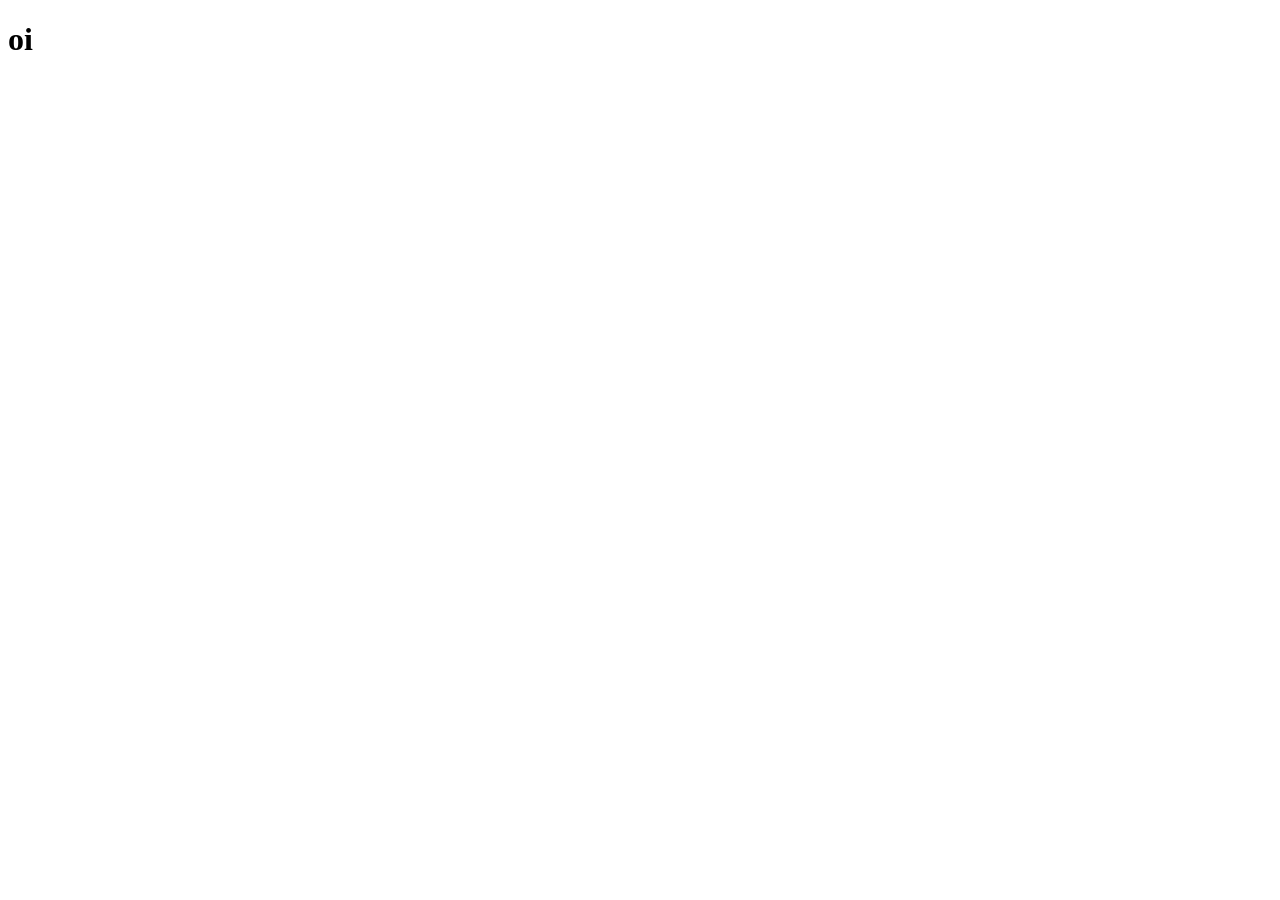
==== templates/index.html @ 561b09e6 "add" ====
<!DOCTYPE html>
<html lang="en">
<head>
    <meta charset="UTF-8">
    <meta name="viewport" content="width=device-width, initial-scale=1.0">
    <title>Document</title>
</head>
<body>
    <h1>oi</h1>
</body>
</html>
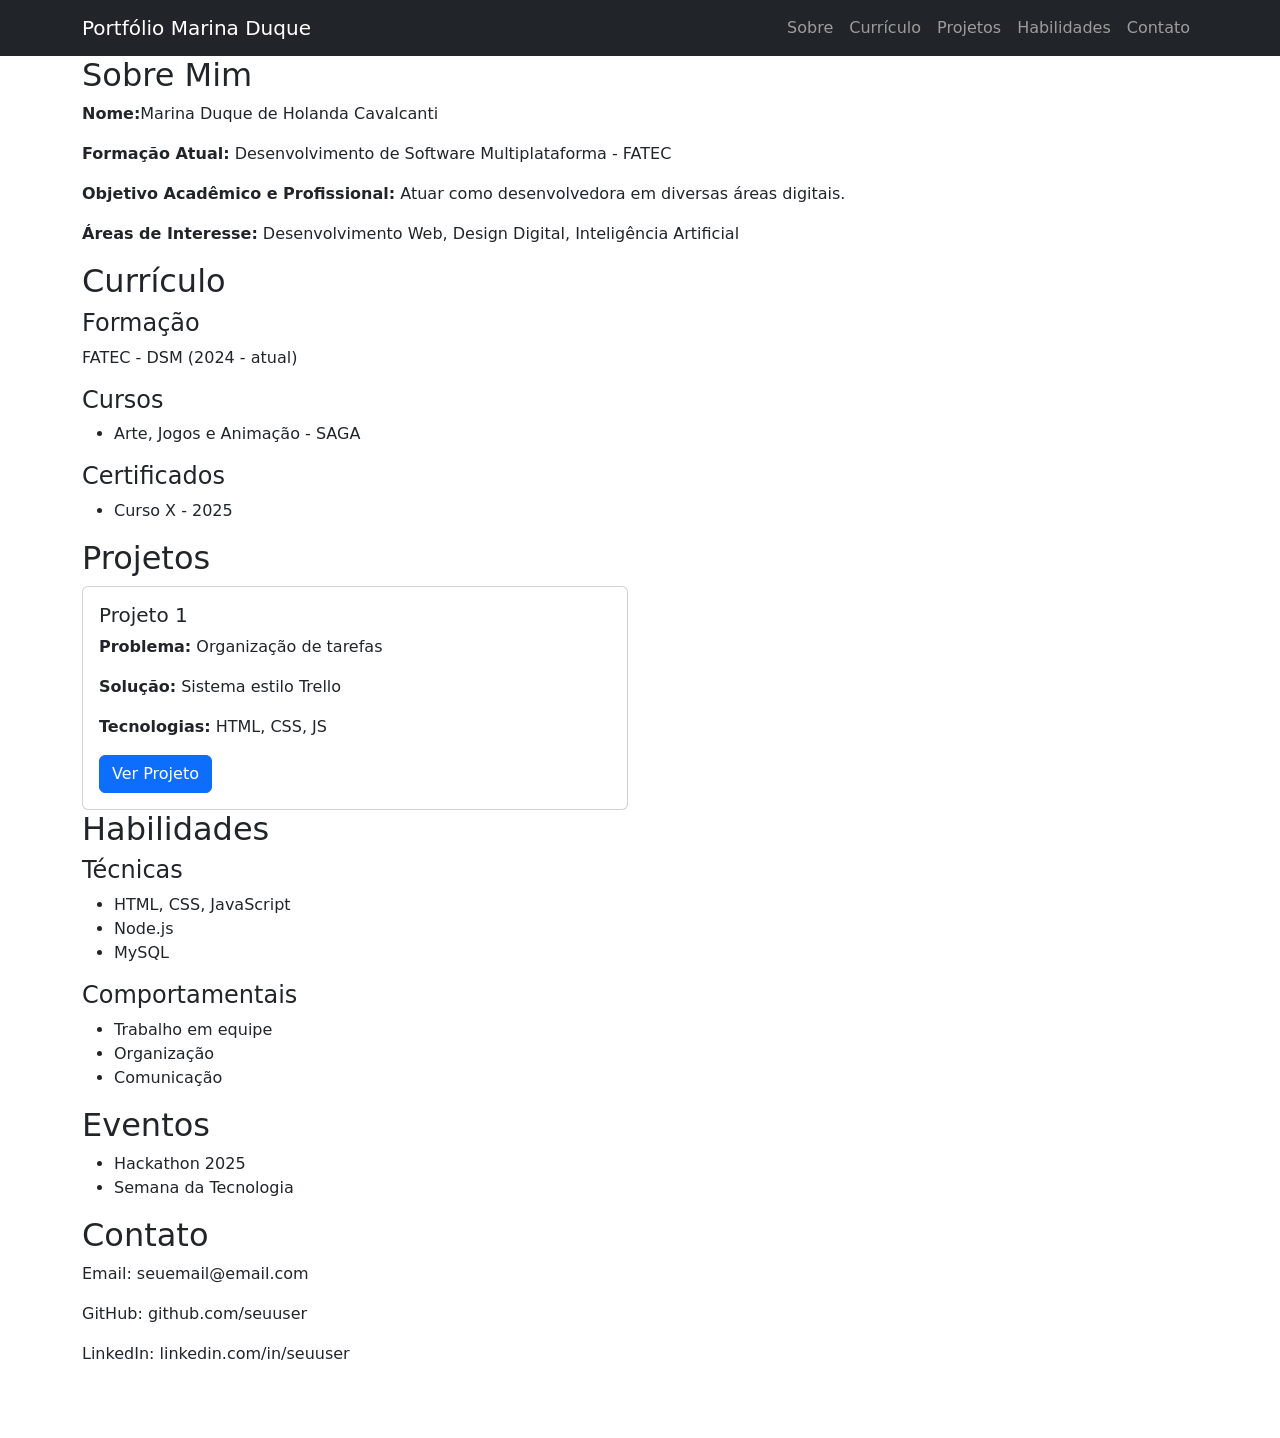
==== commit 30dd6338: "add" ====
--- a/templates/index.html
+++ b/templates/index.html
@@ -1,11 +1,132 @@
 <!DOCTYPE html>
-<html lang="en">
+<html lang="pt-br">
+
 <head>
     <meta charset="UTF-8">
     <meta name="viewport" content="width=device-width, initial-scale=1.0">
-    <title>Document</title>
+    <title>Portfólio Acadêmico</title>
+
+    <!-- Bootstrap -->
+    <link href="https://cdn.jsdelivr.net/npm/bootstrap@5.3.0/dist/css/bootstrap.min.css" rel="stylesheet">
+
+    <!-- CSS -->
+    <link rel="stylesheet" href="style.css">
 </head>
+
 <body>
-    <h1>oi</h1>
+    <!-- NAVBAR -->
+    <header>
+        <nav class="navbar navbar-expand-lg navbar-dark bg-dark">
+            <div class="container">
+                <a class="navbar-brand" href="#">Portfólio Marina Duque</a>
+
+                <button class="navbar-toggler" data-bs-toggle="collapse" data-bs-target="#menu">
+                    <span class="navbar-toggler-icon"></span>
+                </button>
+
+                <div class="collapse navbar-collapse" id="menu">
+                    <ul class="navbar-nav ms-auto">
+                        <li class="nav-item"><a href="#sobre" class="nav-link">Sobre</a></li>
+                        <li class="nav-item"><a href="#curriculo" class="nav-link">Currículo</a></li>
+                        <li class="nav-item"><a href="#projetos" class="nav-link">Projetos</a></li>
+                        <li class="nav-item"><a href="#habilidades" class="nav-link">Habilidades</a></li>
+                        <li class="nav-item"><a href="#contato" class="nav-link">Contato</a></li>
+                    </ul>
+                </div>
+            </div>
+        </nav>
+    </header>
+
+
+    <!-- SOBRE -->
+    <section id="sobre" class="container section">
+        <h2>Sobre Mim</h2>
+        <p><strong>Nome:</strong>Marina Duque de Holanda Cavalcanti</p>
+        <p><strong>Formação Atual:</strong> Desenvolvimento de Software Multiplataforma - FATEC</p>
+        <p><strong>Objetivo Acadêmico e Profissional:</strong> Atuar como desenvolvedora em diversas áreas digitais.</p>
+        <p><strong>Áreas de Interesse:</strong> Desenvolvimento Web, Design Digital, Inteligência Artificial</p>
+    </section>
+
+    <!-- CURRÍCULO -->
+    <section id="curriculo" class="container section">
+        <h2>Currículo</h2>
+
+        <h4>Formação</h4>
+        <p>FATEC - DSM (2024 - atual)</p>
+
+        <h4>Cursos</h4>
+        <ul>
+            <li>Arte, Jogos e Animação - SAGA</li>
+        </ul>
+
+        <h4>Certificados</h4>
+        <ul>
+            <li>Curso X - 2025</li>
+        </ul>
+    </section>
+
+    <!-- PROJETOS -->
+    <section id="projetos" class="container section">
+        <h2>Projetos</h2>
+
+        <div class="row g-4">
+
+            <div class="col-12 col-md-6">
+                <div class="card h-100">
+                    <div class="card-body">
+                        <h5>Projeto 1</h5>
+                        <p><strong>Problema:</strong> Organização de tarefas</p>
+                        <p><strong>Solução:</strong> Sistema estilo Trello</p>
+                        <p><strong>Tecnologias:</strong> HTML, CSS, JS</p>
+                        <a href="#" class="btn btn-primary">Ver Projeto</a>
+                    </div>
+                </div>
+            </div>
+
+        </div>
+    </section>
+
+    <!-- HABILIDADES -->
+    <section id="habilidades" class="container section">
+        <h2>Habilidades</h2>
+
+        <h4>Técnicas</h4>
+        <ul>
+            <li>HTML, CSS, JavaScript</li>
+            <li>Node.js</li>
+            <li>MySQL</li>
+        </ul>
+
+        <h4>Comportamentais</h4>
+        <ul>
+            <li>Trabalho em equipe</li>
+            <li>Organização</li>
+            <li>Comunicação</li>
+        </ul>
+    </section>
+
+    <!-- EVENTOS -->
+    <section class="container section">
+        <h2>Eventos</h2>
+        <ul>
+            <li>Hackathon 2025</li>
+            <li>Semana da Tecnologia</li>
+        </ul>
+    </section>
+
+    <!-- CONTATO -->
+    <section id="contato" class="container section">
+        <h2>Contato</h2>
+        <p>Email: seuemail@email.com</p>
+        <p>GitHub: github.com/seuuser</p>
+        <p>LinkedIn: linkedin.com/in/seuuser</p>
+    </section>
+
+    <footer class="text-white text-center p-3">
+        © 2026 - Seu Nome
+    </footer>
+
+    <script src="https://cdn.jsdelivr.net/npm/bootstrap@5.3.0/dist/js/bootstrap.bundle.min.js"></script>
 </body>
+
 </html>
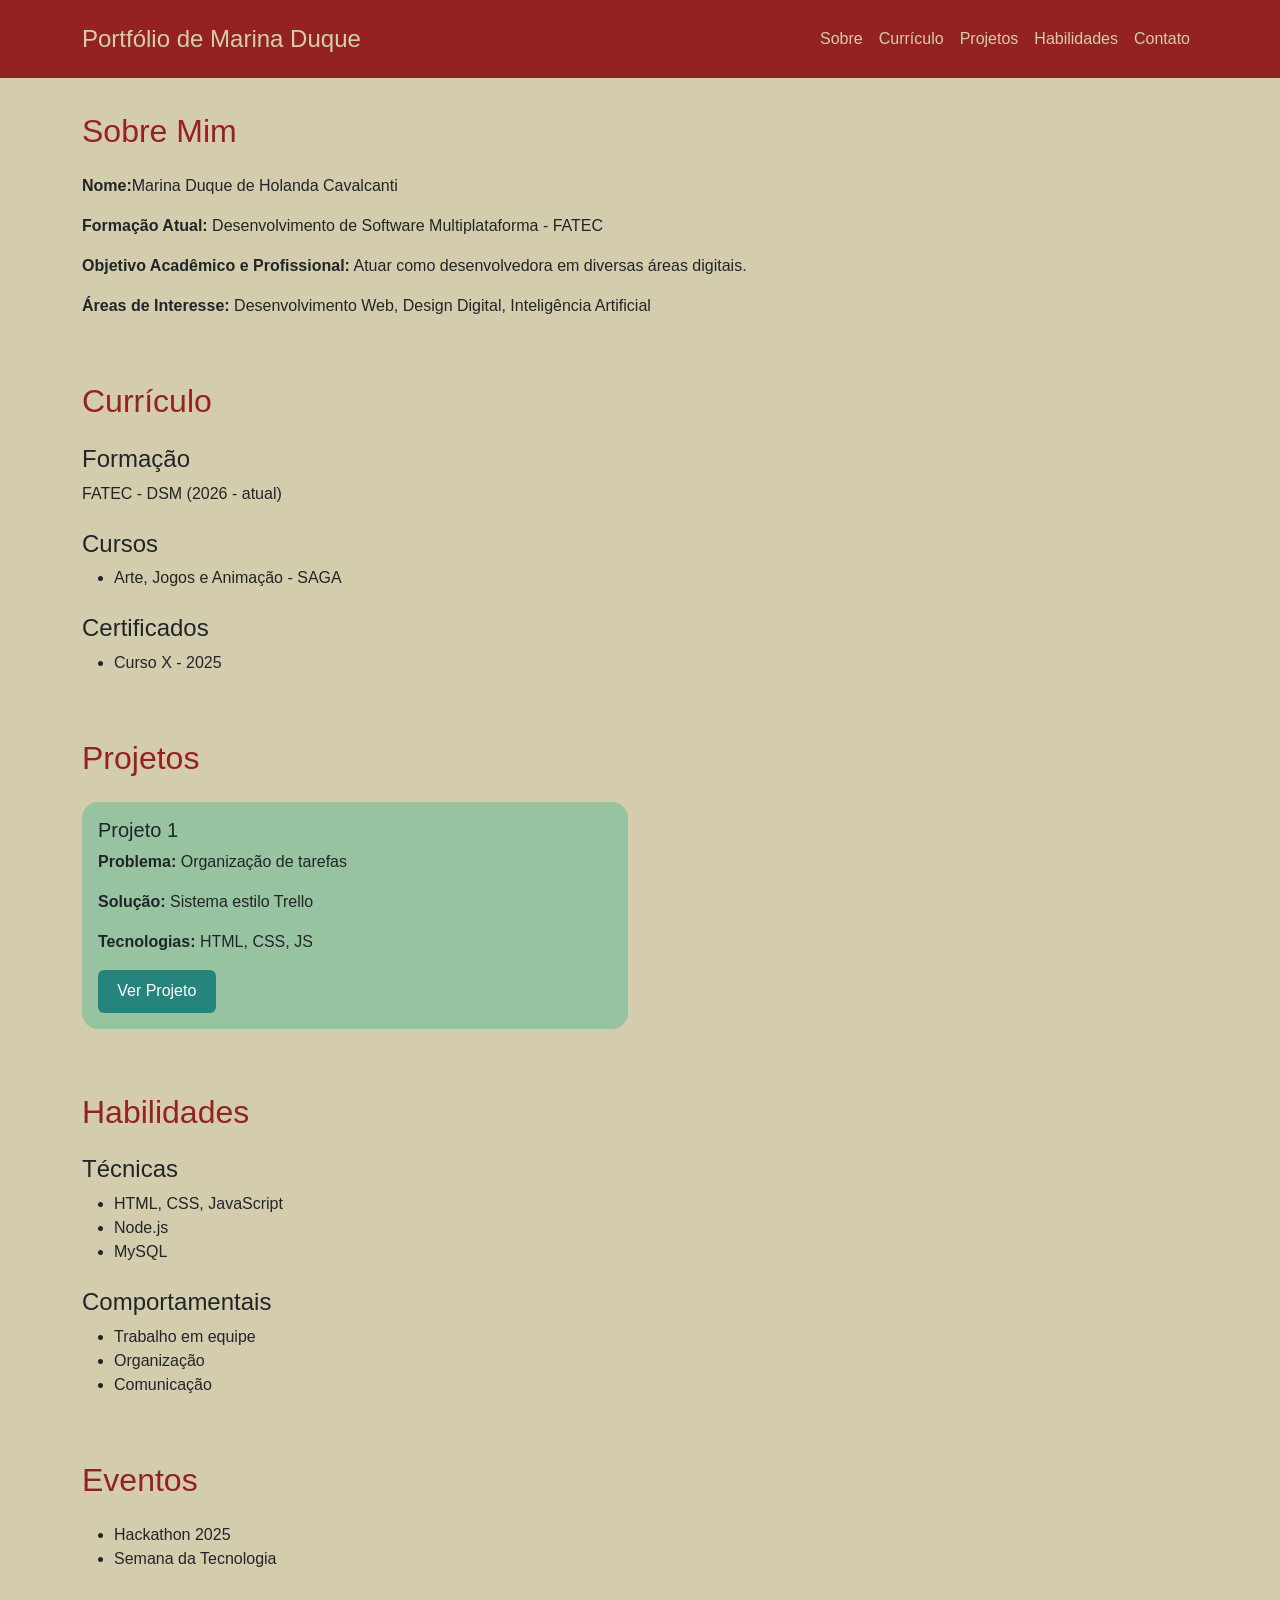
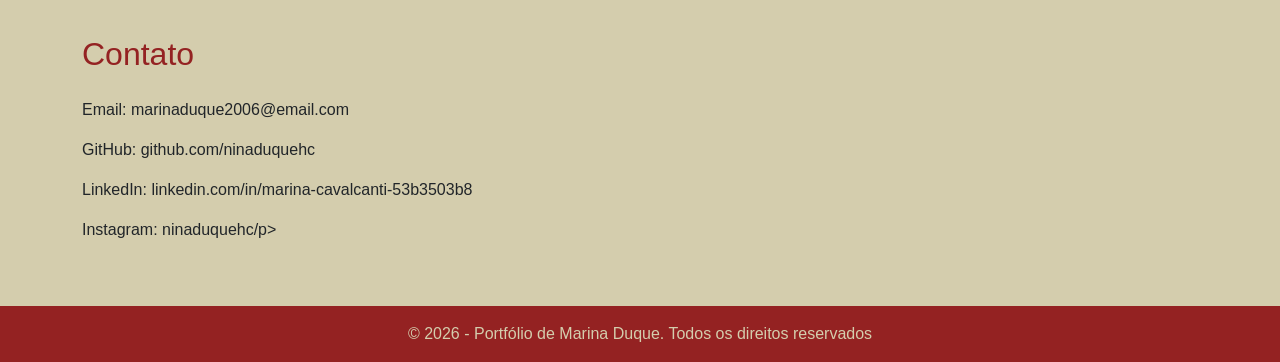
==== commit e27b84c5: "add" ====
--- a/templates/index.html
+++ b/templates/index.html
@@ -10,15 +10,15 @@
     <link href="https://cdn.jsdelivr.net/npm/bootstrap@5.3.0/dist/css/bootstrap.min.css" rel="stylesheet">
 
     <!-- CSS -->
-    <link rel="stylesheet" href="style.css">
+    <link rel="stylesheet" href="../static/css/style.css">
 </head>
 
 <body>
     <!-- NAVBAR -->
     <header>
-        <nav class="navbar navbar-expand-lg navbar-dark bg-dark">
+        <nav class="navbar navbar-expand-lg fixed-top py-3">
             <div class="container">
-                <a class="navbar-brand" href="#">Portfólio Marina Duque</a>
+                <a class="navbar-brand" href="#">Portfólio de Marina Duque</a>
 
                 <button class="navbar-toggler" data-bs-toggle="collapse" data-bs-target="#menu">
                     <span class="navbar-toggler-icon"></span>
@@ -52,7 +52,7 @@
         <h2>Currículo</h2>
 
         <h4>Formação</h4>
-        <p>FATEC - DSM (2024 - atual)</p>
+        <p>FATEC - DSM (2026 - atual)</p>
 
         <h4>Cursos</h4>
         <ul>
@@ -117,16 +117,17 @@
     <!-- CONTATO -->
     <section id="contato" class="container section">
         <h2>Contato</h2>
-        <p>Email: seuemail@email.com</p>
-        <p>GitHub: github.com/seuuser</p>
-        <p>LinkedIn: linkedin.com/in/seuuser</p>
+        <p>Email: marinaduque2006@email.com</p>
+        <p>GitHub: github.com/ninaduquehc</p>
+        <p>LinkedIn: linkedin.com/in/marina-cavalcanti-53b3503b8</p>
+        <p>Instagram: ninaduquehc/p>
     </section>
-
-    <footer class="text-white text-center p-3">
-        © 2026 - Seu Nome
-    </footer>
 
     <script src="https://cdn.jsdelivr.net/npm/bootstrap@5.3.0/dist/js/bootstrap.bundle.min.js"></script>
 </body>
 
+<footer class="text-center p-3">
+    <p class="mb-0">&copy; 2026 - Portfólio de Marina Duque. Todos os direitos reservados</p>
+</footer>
+
 </html>
--- a/static/css/style.css
+++ b/static/css/style.css
@@ -0,0 +1,81 @@
+/* RESET */
+* {
+    margin: 0;
+    padding: 0;
+    box-sizing: border-box;
+}
+
+/* BASE */
+html {
+    font-size: 100%;
+    scroll-behavior: smooth;
+}
+
+body {
+    font-family: Arial, sans-serif;
+    background-color: #d4cdad;
+    padding-top: 7rem;
+}
+
+/* HEADER / NAV */
+nav {
+    margin-bottom: 5rem;
+    background-color: #942222;
+    color: #d4cdad;
+}
+
+.navbar .nav-link {
+    color: #d4cdad;
+}
+
+.navbar .navbar-brand {
+    color: #d4cdad;
+    font-size:x-large;
+}
+
+/* SEÇÕES */
+.section {
+    margin-bottom: 4rem;
+    scroll-margin-top: 7rem;
+}
+
+/* TÍTULOS */
+h2 {
+    color: #942222;
+    margin-bottom: 1.5rem;
+}
+
+h4 {
+    margin-top: 1.5rem;
+}
+
+/* COMPONENTES */
+.card {
+    border: none;
+    background-color: #98c3a1;
+    border-radius: 1rem;
+}
+
+.btn-primary {
+    background-color: #25857d;
+    border: none;
+    padding: 0.6rem 1.2rem;
+}
+
+/* FOOTER */
+footer {
+    background-color: #942222;
+    color:#d4cdad;
+    margin-top: 3rem;
+}
+
+/* RESPONSIVO */
+@media (max-width: 768px) {
+    body {
+        padding-top: 6rem;
+    }
+
+    h2 {
+        font-size: 1.5rem;
+    }
+}
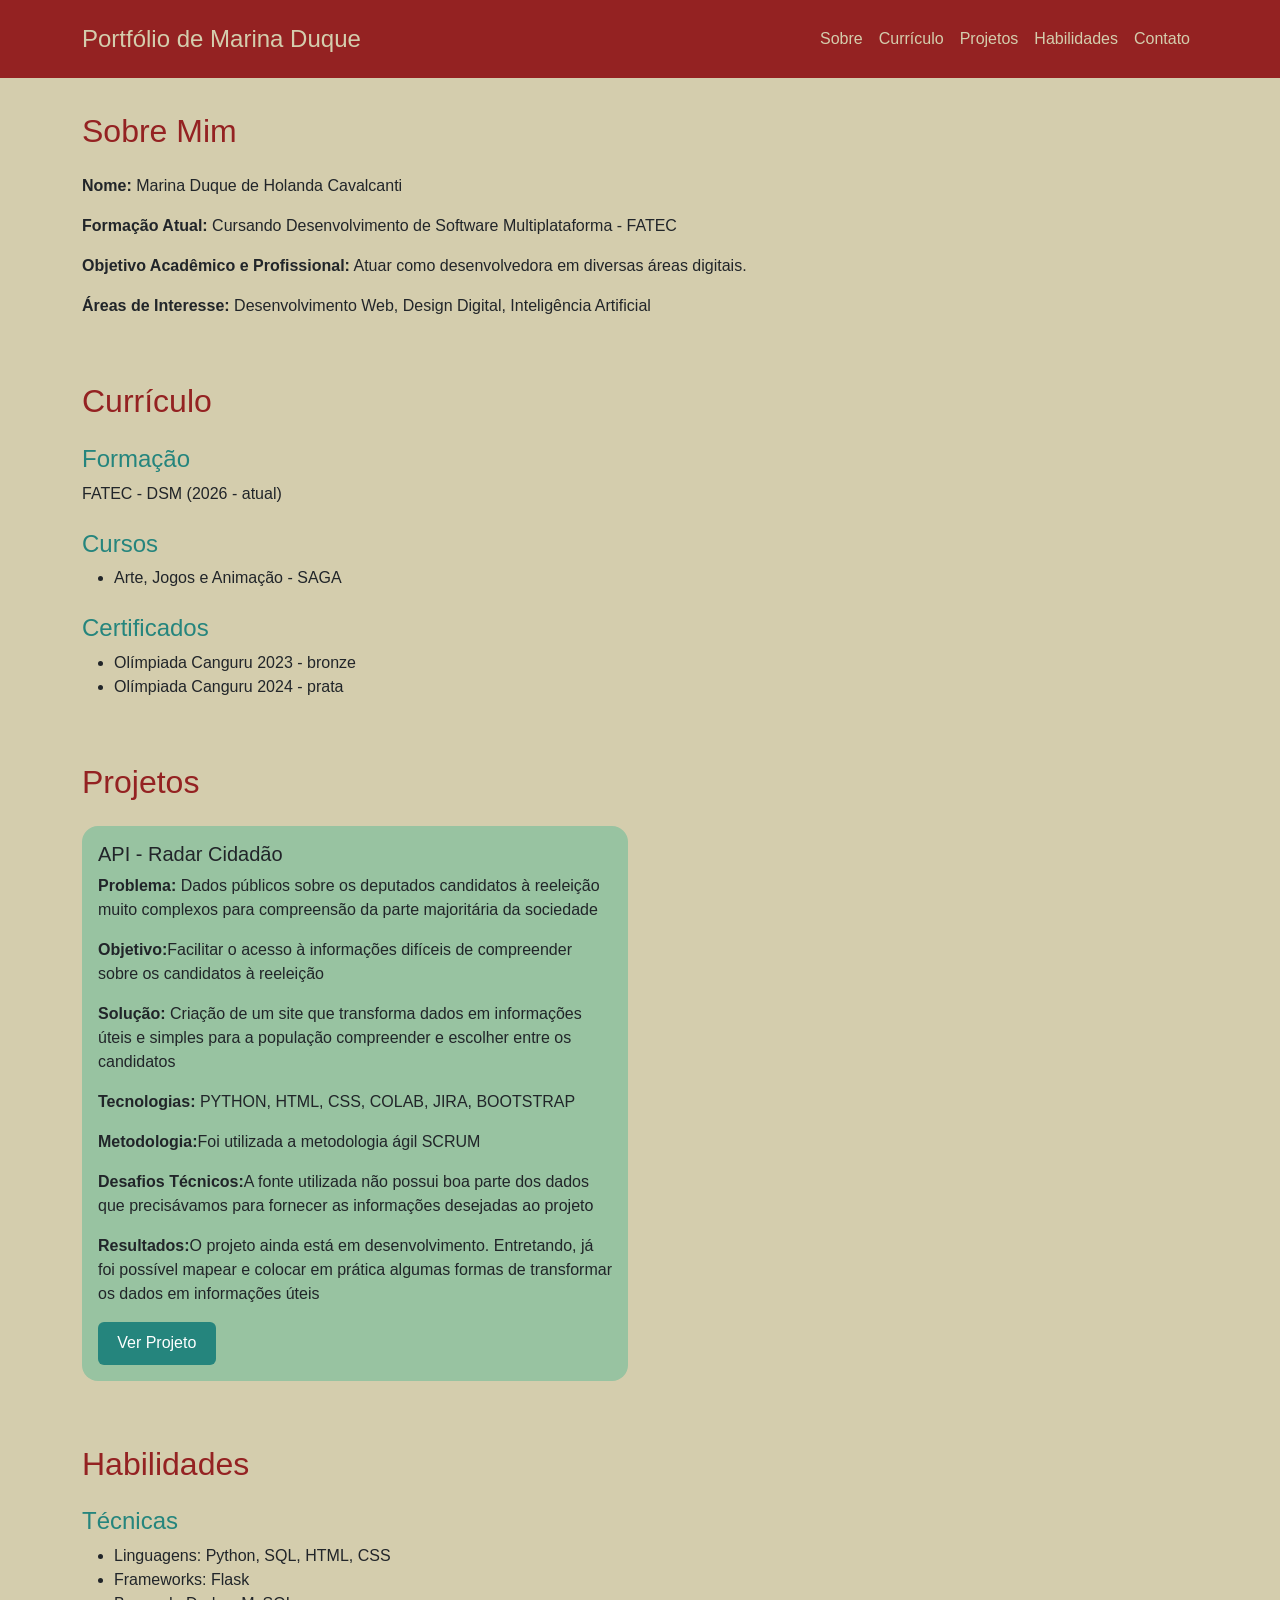
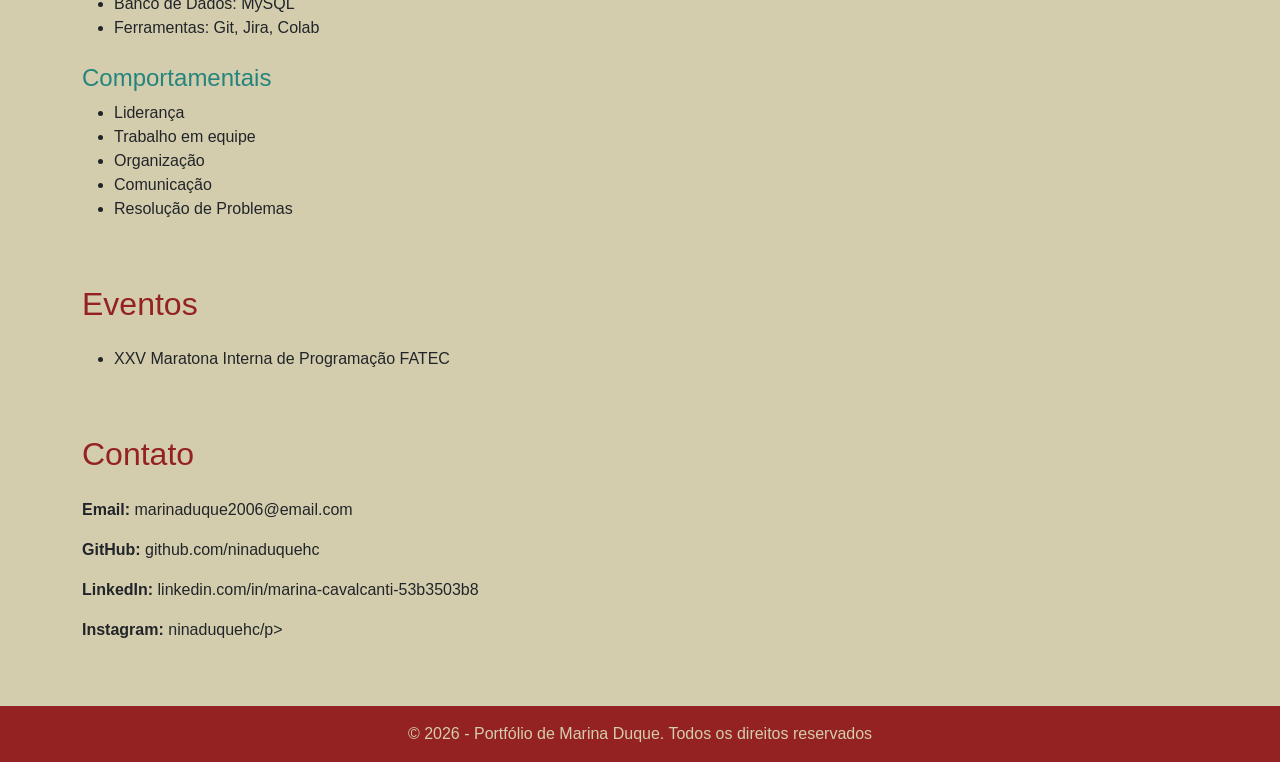
==== commit e65c8984: "fix" ====
--- a/templates/index.html
+++ b/templates/index.html
@@ -41,8 +41,8 @@
     <!-- SOBRE -->
     <section id="sobre" class="container section">
         <h2>Sobre Mim</h2>
-        <p><strong>Nome:</strong>Marina Duque de Holanda Cavalcanti</p>
-        <p><strong>Formação Atual:</strong> Desenvolvimento de Software Multiplataforma - FATEC</p>
+        <p><strong>Nome:</strong> Marina Duque de Holanda Cavalcanti</p>
+        <p><strong>Formação Atual:</strong> Cursando Desenvolvimento de Software Multiplataforma - FATEC</p>
         <p><strong>Objetivo Acadêmico e Profissional:</strong> Atuar como desenvolvedora em diversas áreas digitais.</p>
         <p><strong>Áreas de Interesse:</strong> Desenvolvimento Web, Design Digital, Inteligência Artificial</p>
     </section>
@@ -61,7 +61,8 @@
 
         <h4>Certificados</h4>
         <ul>
-            <li>Curso X - 2025</li>
+            <li>Olímpiada Canguru 2023 - bronze</li>
+            <li>Olímpiada Canguru 2024 - prata</li>
         </ul>
     </section>
 
@@ -74,11 +75,21 @@
             <div class="col-12 col-md-6">
                 <div class="card h-100">
                     <div class="card-body">
-                        <h5>Projeto 1</h5>
-                        <p><strong>Problema:</strong> Organização de tarefas</p>
-                        <p><strong>Solução:</strong> Sistema estilo Trello</p>
-                        <p><strong>Tecnologias:</strong> HTML, CSS, JS</p>
-                        <a href="#" class="btn btn-primary">Ver Projeto</a>
+                        <h5>API - Radar Cidadão</h5>
+                        <p><strong>Problema:</strong> Dados públicos sobre os 
+                            deputados candidatos à reeleição muito complexos para compreensão 
+                            da parte majoritária da sociedade</p>
+                        <p><strong>Objetivo:</strong>Facilitar o acesso à informações 
+                            difíceis de compreender sobre os candidatos à reeleição</p>
+                        <p><strong>Solução:</strong> Criação de um site que transforma dados 
+                            em informações úteis e simples para a população compreender e escolher entre os candidatos</p>
+                        <p><strong>Tecnologias:</strong> PYTHON, HTML, CSS, COLAB, JIRA, BOOTSTRAP</p>
+                        <p><strong>Metodologia:</strong>Foi utilizada a metodologia ágil SCRUM</p>
+                        <p><strong>Desafios Técnicos:</strong>A fonte utilizada não possui boa
+                             parte dos dados que precisávamos para fornecer as informações desejadas ao projeto</p>
+                        <p><strong>Resultados:</strong>O projeto ainda está em desenvolvimento. Entretando, já foi possível 
+                            mapear e colocar em prática algumas formas de transformar os dados em informações úteis</p>
+                        <a href="https://github.com/ninaduquehc/API" class="btn btn-primary" target="_blank">Ver Projeto</a>
                     </div>
                 </div>
             </div>
@@ -92,16 +103,19 @@
 
         <h4>Técnicas</h4>
         <ul>
-            <li>HTML, CSS, JavaScript</li>
-            <li>Node.js</li>
-            <li>MySQL</li>
+            <li>Linguagens: Python, SQL, HTML, CSS</li>
+            <li>Frameworks: Flask</li>
+            <li>Banco de Dados: MySQL</li>
+            <li>Ferramentas: Git, Jira, Colab</li>
         </ul>
 
         <h4>Comportamentais</h4>
         <ul>
+            <li>Liderança</li>
             <li>Trabalho em equipe</li>
             <li>Organização</li>
             <li>Comunicação</li>
+            <li>Resolução de Problemas</li>
         </ul>
     </section>
 
@@ -109,18 +123,17 @@
     <section class="container section">
         <h2>Eventos</h2>
         <ul>
-            <li>Hackathon 2025</li>
-            <li>Semana da Tecnologia</li>
+            <li>XXV Maratona Interna de Programação FATEC</li>
         </ul>
     </section>
 
     <!-- CONTATO -->
     <section id="contato" class="container section">
         <h2>Contato</h2>
-        <p>Email: marinaduque2006@email.com</p>
-        <p>GitHub: github.com/ninaduquehc</p>
-        <p>LinkedIn: linkedin.com/in/marina-cavalcanti-53b3503b8</p>
-        <p>Instagram: ninaduquehc/p>
+        <p><strong>Email:</strong> marinaduque2006@email.com</p>
+        <p><strong>GitHub:</strong> github.com/ninaduquehc</p>
+        <p><strong>LinkedIn:</strong> linkedin.com/in/marina-cavalcanti-53b3503b8</p>
+        <p><strong>Instagram:</strong> ninaduquehc/p>
     </section>
 
     <script src="https://cdn.jsdelivr.net/npm/bootstrap@5.3.0/dist/js/bootstrap.bundle.min.js"></script>
--- a/static/css/style.css
+++ b/static/css/style.css
@@ -49,6 +49,10 @@
     margin-top: 1.5rem;
 }
 
+h4 {
+    color: #25857d;
+}
+
 /* COMPONENTES */
 .card {
     border: none;
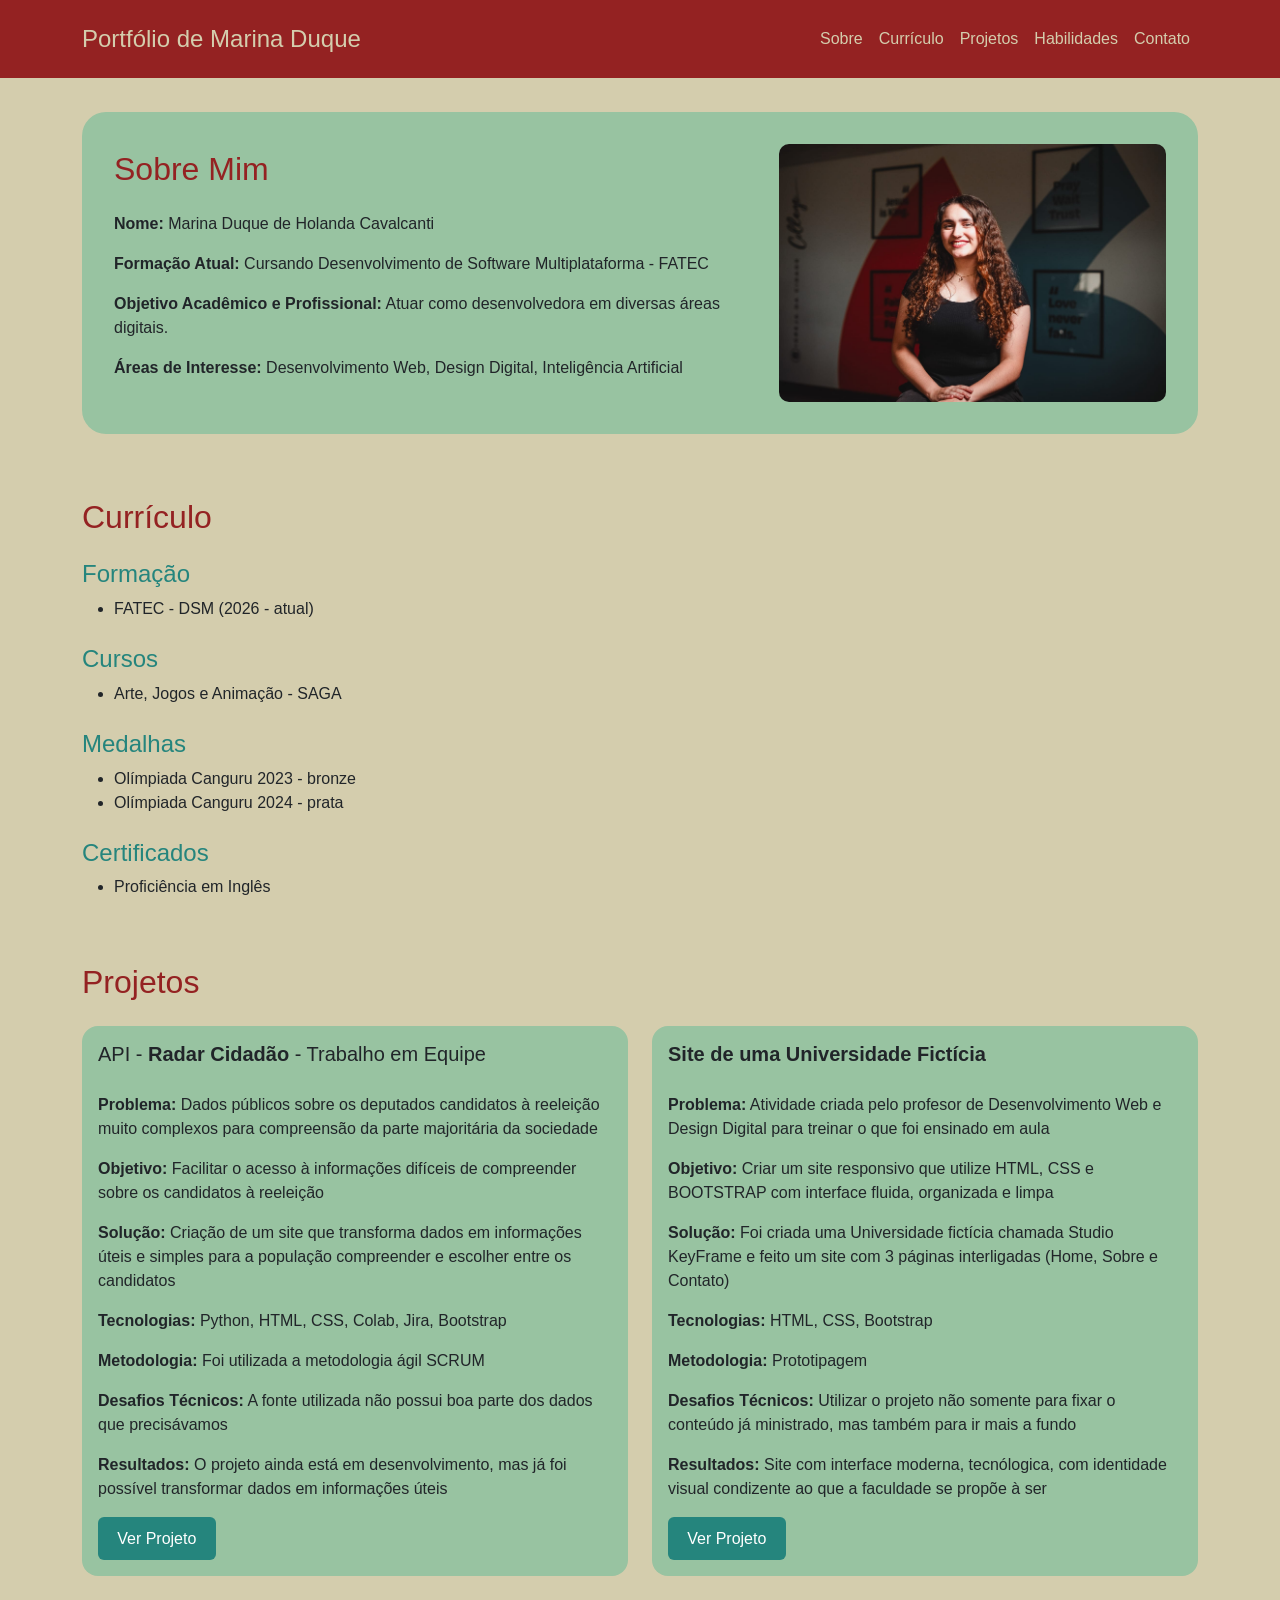
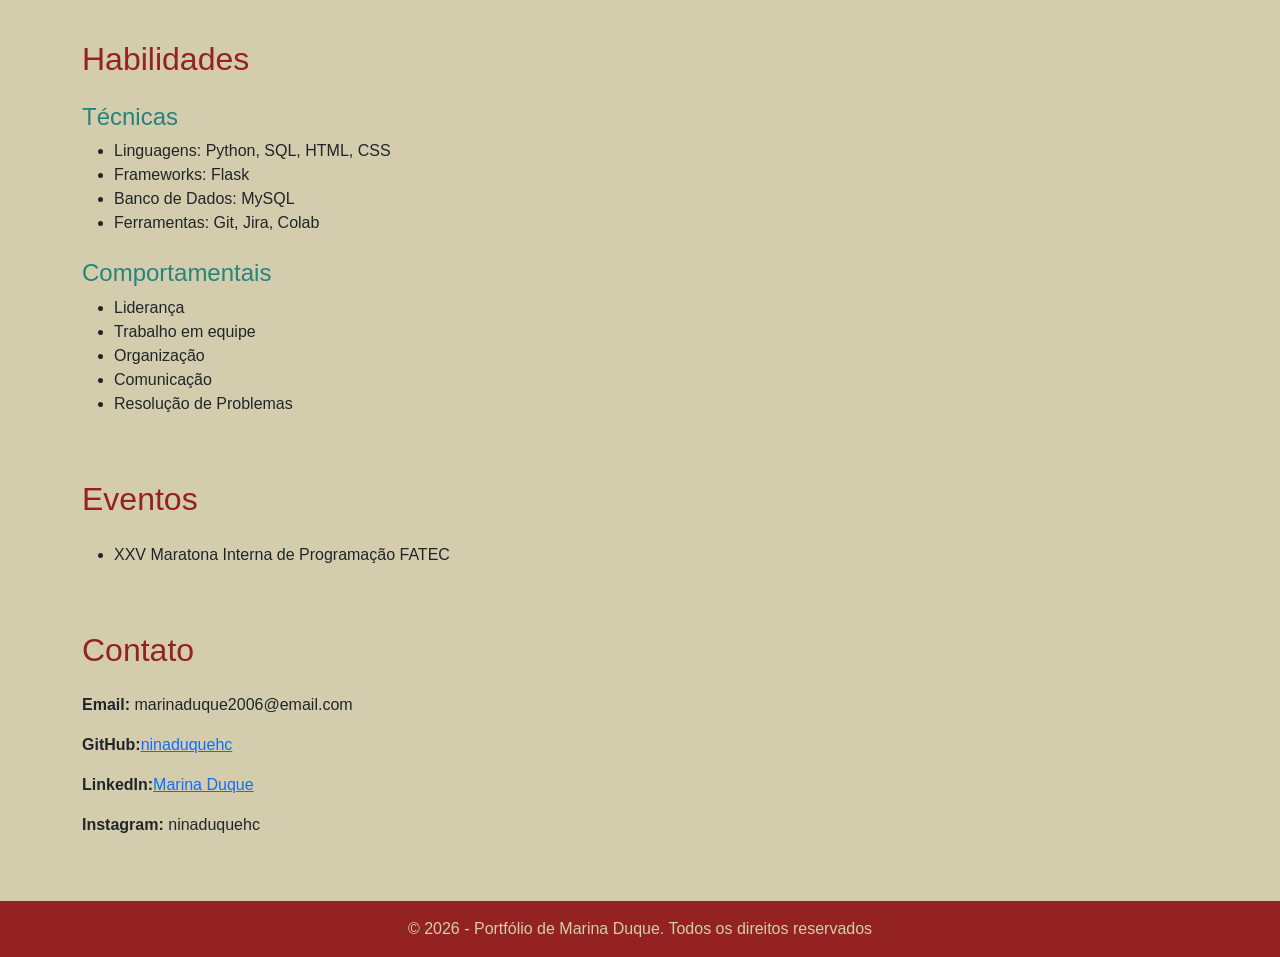
==== commit 58bae175: "fix" ====
--- a/templates/index.html
+++ b/templates/index.html
@@ -40,11 +40,24 @@
 
     <!-- SOBRE -->
     <section id="sobre" class="container section">
-        <h2>Sobre Mim</h2>
-        <p><strong>Nome:</strong> Marina Duque de Holanda Cavalcanti</p>
-        <p><strong>Formação Atual:</strong> Cursando Desenvolvimento de Software Multiplataforma - FATEC</p>
-        <p><strong>Objetivo Acadêmico e Profissional:</strong> Atuar como desenvolvedora em diversas áreas digitais.</p>
-        <p><strong>Áreas de Interesse:</strong> Desenvolvimento Web, Design Digital, Inteligência Artificial</p>
+        <div class="sobre-box">
+            <div class="sobre-grid">
+                <div class="sobre-texto">
+                    <h2>Sobre Mim</h2>
+                    <p><strong>Nome:</strong> Marina Duque de Holanda Cavalcanti</p>
+                    <p><strong>Formação Atual:</strong> Cursando Desenvolvimento de Software Multiplataforma - FATEC</p>
+                    <p><strong>Objetivo Acadêmico e Profissional:</strong> Atuar como desenvolvedora em diversas áreas
+                        digitais.
+                    </p>
+                    <p><strong>Áreas de Interesse:</strong> Desenvolvimento Web, Design Digital, Inteligência Artificial
+                    </p>
+                </div>
+
+                <div class="sobre-imagem">
+                    <img src="../static/imagens/Marina Duque.jpeg" alt="Foto de Perfil">
+                </div>
+            </div>
+        </div>
     </section>
 
     <!-- CURRÍCULO -->
@@ -52,18 +65,26 @@
         <h2>Currículo</h2>
 
         <h4>Formação</h4>
-        <p>FATEC - DSM (2026 - atual)</p>
+        <ul>
+            <li>FATEC - DSM (2026 - atual)</li>
+        </ul>
 
         <h4>Cursos</h4>
         <ul>
             <li>Arte, Jogos e Animação - SAGA</li>
         </ul>
 
-        <h4>Certificados</h4>
+        <h4>Medalhas</h4>
         <ul>
             <li>Olímpiada Canguru 2023 - bronze</li>
             <li>Olímpiada Canguru 2024 - prata</li>
         </ul>
+
+        <h4>Certificados</h4>
+        <ul>
+            <li>Proficiência em Inglês</li>
+        </ul>
+
     </section>
 
     <!-- PROJETOS -->
@@ -72,24 +93,61 @@
 
         <div class="row g-4">
 
+            <!-- Projeto 1 -->
             <div class="col-12 col-md-6">
                 <div class="card h-100">
                     <div class="card-body">
-                        <h5>API - Radar Cidadão</h5>
-                        <p><strong>Problema:</strong> Dados públicos sobre os 
-                            deputados candidatos à reeleição muito complexos para compreensão 
-                            da parte majoritária da sociedade</p>
-                        <p><strong>Objetivo:</strong>Facilitar o acesso à informações 
-                            difíceis de compreender sobre os candidatos à reeleição</p>
-                        <p><strong>Solução:</strong> Criação de um site que transforma dados 
-                            em informações úteis e simples para a população compreender e escolher entre os candidatos</p>
-                        <p><strong>Tecnologias:</strong> PYTHON, HTML, CSS, COLAB, JIRA, BOOTSTRAP</p>
-                        <p><strong>Metodologia:</strong>Foi utilizada a metodologia ágil SCRUM</p>
-                        <p><strong>Desafios Técnicos:</strong>A fonte utilizada não possui boa
-                             parte dos dados que precisávamos para fornecer as informações desejadas ao projeto</p>
-                        <p><strong>Resultados:</strong>O projeto ainda está em desenvolvimento. Entretando, já foi possível 
-                            mapear e colocar em prática algumas formas de transformar os dados em informações úteis</p>
-                        <a href="https://github.com/ninaduquehc/API" class="btn btn-primary" target="_blank">Ver Projeto</a>
+                        <h5>API - <strong>Radar Cidadão</strong> - Trabalho em Equipe</h5>
+
+                        <p><strong>Problema:</strong> Dados públicos sobre os deputados candidatos à reeleição muito
+                            complexos para compreensão da parte majoritária da sociedade</p>
+
+                        <p><strong>Objetivo:</strong> Facilitar o acesso à informações difíceis de compreender sobre os
+                            candidatos à reeleição</p>
+
+                        <p><strong>Solução:</strong> Criação de um site que transforma dados em informações úteis e
+                            simples para a população compreender e escolher entre os candidatos</p>
+
+                        <p><strong>Tecnologias:</strong> Python, HTML, CSS, Colab, Jira, Bootstrap</p>
+
+                        <p><strong>Metodologia:</strong> Foi utilizada a metodologia ágil SCRUM</p>
+
+                        <p><strong>Desafios Técnicos:</strong> A fonte utilizada não possui boa parte dos dados que
+                            precisávamos</p>
+
+                        <p><strong>Resultados:</strong> O projeto ainda está em desenvolvimento, mas já foi possível
+                            transformar dados em informações úteis</p>
+
+                        <a href="https://github.com/ninaduquehc/API" class="btn btn-primary" target="_blank">
+                            Ver Projeto
+                        </a>
+                    </div>
+                </div>
+            </div>
+
+            <!-- Projeto 2 -->
+            <div class="col-12 col-md-6">
+                <div class="card h-100">
+                    <div class="card-body">
+                        <h5><strong>Site de uma Universidade Fictícia</strong></h5>
+
+                        <p><strong>Problema:</strong> Atividade criada pelo profesor de Desenvolvimento Web e Design Digital para treinar o que foi ensinado em aula</p>
+
+                        <p><strong>Objetivo:</strong> Criar um site responsivo que utilize HTML, CSS e BOOTSTRAP com interface fluida, organizada e limpa </p>
+
+                        <p><strong>Solução:</strong> Foi criada uma Universidade fictícia chamada Studio KeyFrame e feito um site com 3 páginas interligadas (Home, Sobre e Contato)</p>
+
+                        <p><strong>Tecnologias:</strong> HTML, CSS, Bootstrap</p>
+
+                        <p><strong>Metodologia:</strong> Prototipagem</p>
+
+                        <p><strong>Desafios Técnicos:</strong> Utilizar o projeto não somente para fixar o conteúdo já ministrado, mas também para ir mais a fundo</p>
+
+                        <p><strong>Resultados:</strong> Site com interface moderna, tecnólogica, com identidade visual condizente ao que a faculdade se propõe à ser</p>
+
+                        <a href="https://github.com/ninaduquehc/DesignDigital" class="btn btn-primary" target="_blank">
+                            Ver Projeto
+                        </a>
                     </div>
                 </div>
             </div>
@@ -131,9 +189,9 @@
     <section id="contato" class="container section">
         <h2>Contato</h2>
         <p><strong>Email:</strong> marinaduque2006@email.com</p>
-        <p><strong>GitHub:</strong> github.com/ninaduquehc</p>
-        <p><strong>LinkedIn:</strong> linkedin.com/in/marina-cavalcanti-53b3503b8</p>
-        <p><strong>Instagram:</strong> ninaduquehc/p>
+        <p><strong>GitHub:</strong><a href="https://github.com/ninaduquehc" target="_blank">ninaduquehc</a></p>
+        <p><strong>LinkedIn:</strong><a href=" linkedin.com/in/marina-cavalcanti-53b3503b8" target="_blank">Marina Duque</a></p>
+        <p><strong>Instagram:</strong> ninaduquehc</p>
     </section>
 
     <script src="https://cdn.jsdelivr.net/npm/bootstrap@5.3.0/dist/js/bootstrap.bundle.min.js"></script>
--- a/static/css/style.css
+++ b/static/css/style.css
@@ -33,6 +33,32 @@
     font-size:x-large;
 }
 
+/* GRID */
+.sobre-grid {
+    display: grid;
+    grid-template-columns: 5fr 3fr;
+    gap: 1.25rem;
+    align-items: center;
+}
+
+.sobre-imagem img {
+    width: 100%;
+    height: auto;
+    border-radius: 10px;
+}
+
+@media (max-width: 768px) {
+    .sobre-grid {
+        grid-template-columns: 1fr;
+    }
+}
+
+.sobre-box {
+    background-color: #98c3a1; 
+    padding: 2rem;
+    border-radius: 1.5rem;
+}
+
 /* SEÇÕES */
 .section {
     margin-bottom: 4rem;
@@ -51,6 +77,10 @@
 
 h4 {
     color: #25857d;
+}
+
+h5 {
+    margin-bottom: 1.7rem;
 }
 
 /* COMPONENTES */
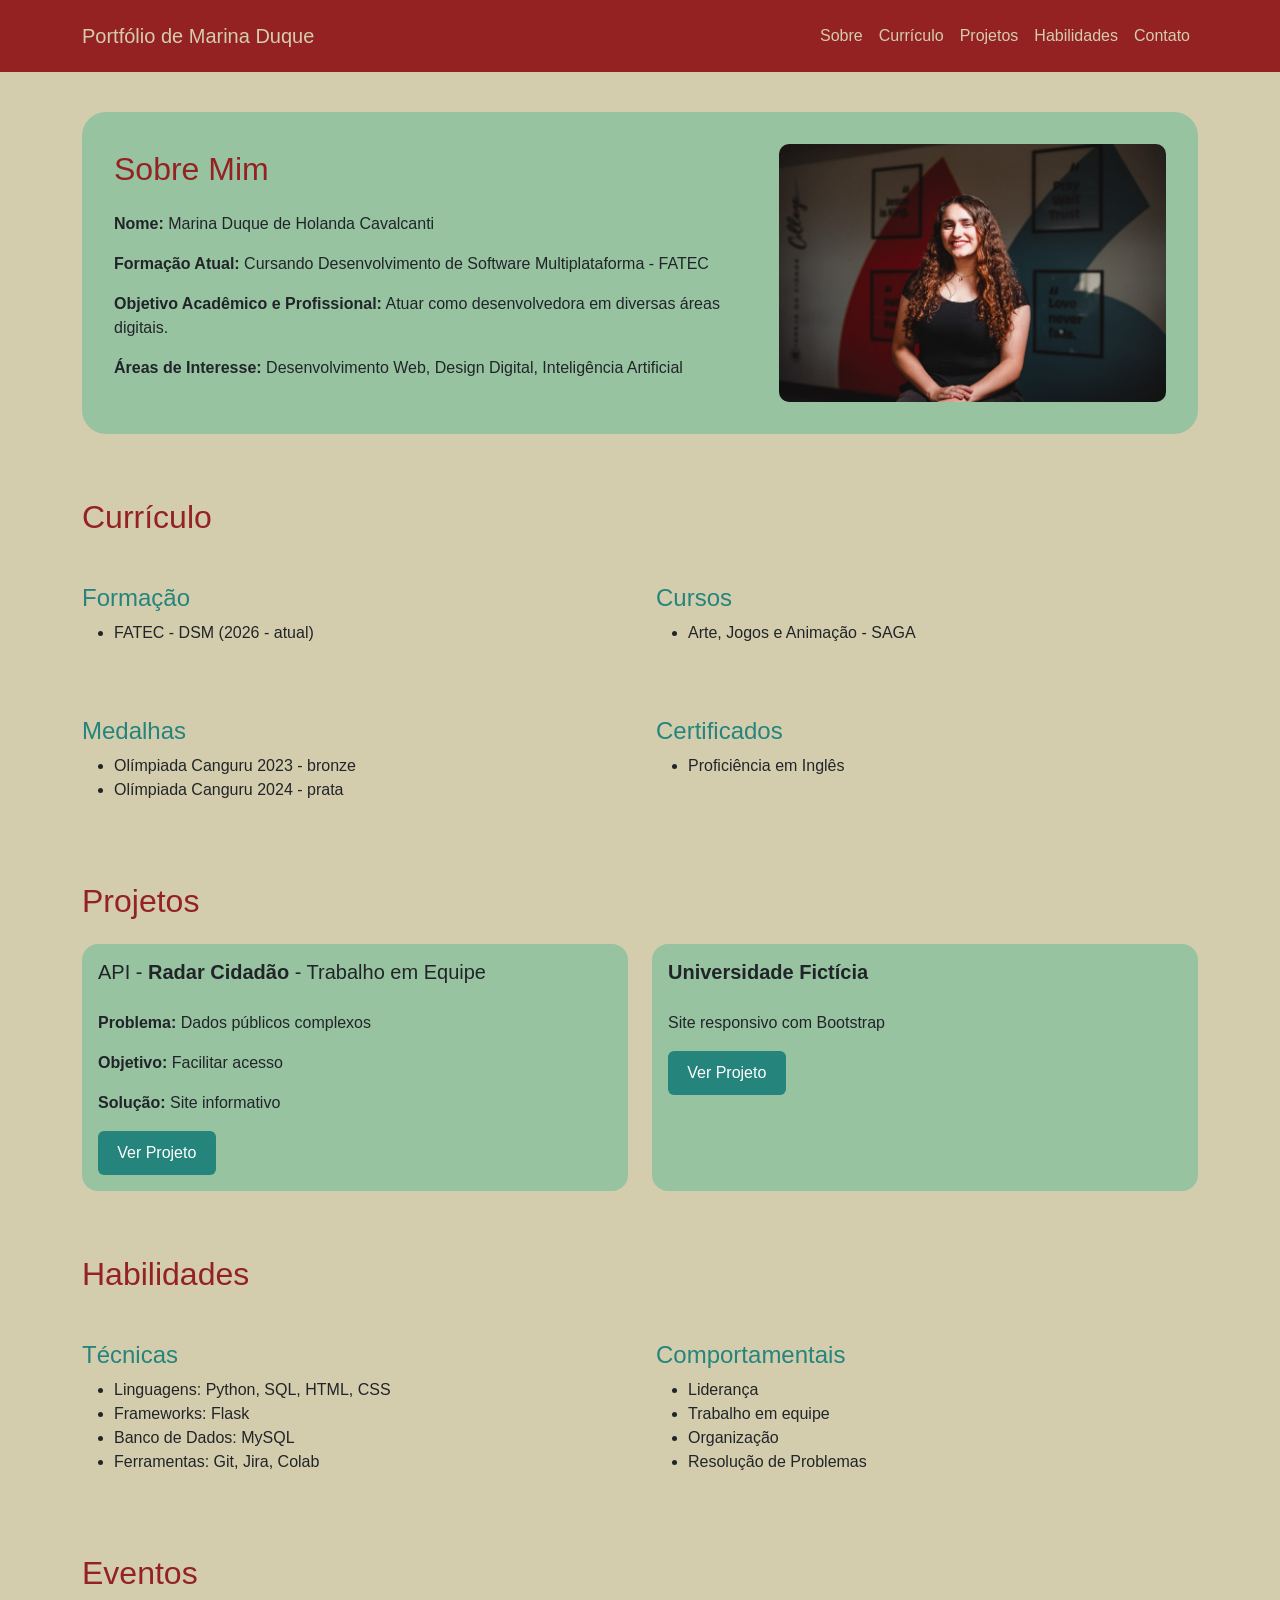
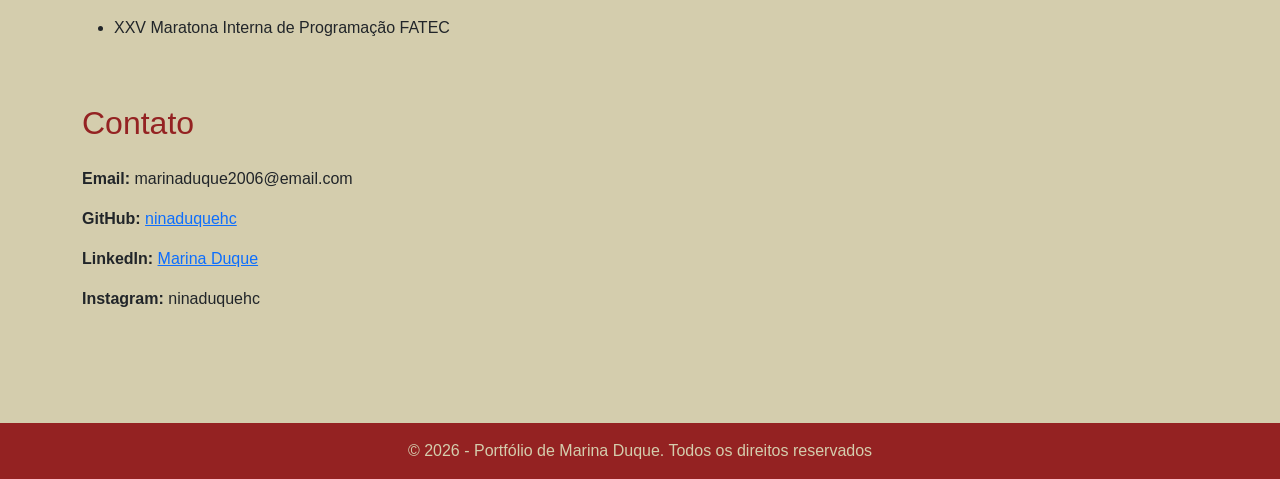
==== commit 44118328: "add" ====
--- a/templates/index.html
+++ b/templates/index.html
@@ -6,7 +6,7 @@
     <meta name="viewport" content="width=device-width, initial-scale=1.0">
     <title>Portfólio Acadêmico</title>
 
-    <!-- Bootstrap -->
+    <!-- Bootstrap (mantido só pra navbar e cards) -->
     <link href="https://cdn.jsdelivr.net/npm/bootstrap@5.3.0/dist/css/bootstrap.min.css" rel="stylesheet">
 
     <!-- CSS -->
@@ -37,168 +37,157 @@
         </nav>
     </header>
 
+    <main>
 
-    <!-- SOBRE -->
-    <section id="sobre" class="container section">
-        <div class="sobre-box">
-            <div class="sobre-grid">
-                <div class="sobre-texto">
-                    <h2>Sobre Mim</h2>
-                    <p><strong>Nome:</strong> Marina Duque de Holanda Cavalcanti</p>
-                    <p><strong>Formação Atual:</strong> Cursando Desenvolvimento de Software Multiplataforma - FATEC</p>
-                    <p><strong>Objetivo Acadêmico e Profissional:</strong> Atuar como desenvolvedora em diversas áreas
-                        digitais.
-                    </p>
-                    <p><strong>Áreas de Interesse:</strong> Desenvolvimento Web, Design Digital, Inteligência Artificial
-                    </p>
-                </div>
+        <!-- SOBRE -->
+        <section id="sobre" class="container section">
+            <div class="sobre-box">
+                <div class="sobre-grid">
+                    <div class="sobre-texto">
+                        <h2>Sobre Mim</h2>
+                        <p><strong>Nome:</strong> Marina Duque de Holanda Cavalcanti</p>
+                        <p><strong>Formação Atual:</strong> Cursando Desenvolvimento de Software Multiplataforma - FATEC
+                        </p>
+                        <p><strong>Objetivo Acadêmico e Profissional:</strong> Atuar como desenvolvedora em diversas
+                            áreas digitais.</p>
+                        <p><strong>Áreas de Interesse:</strong> Desenvolvimento Web, Design Digital, Inteligência
+                            Artificial</p>
+                    </div>
 
-                <div class="sobre-imagem">
-                    <img src="../static/imagens/Marina Duque.jpeg" alt="Foto de Perfil">
-                </div>
-            </div>
-        </div>
-    </section>
-
-    <!-- CURRÍCULO -->
-    <section id="curriculo" class="container section">
-        <h2>Currículo</h2>
-
-        <h4>Formação</h4>
-        <ul>
-            <li>FATEC - DSM (2026 - atual)</li>
-        </ul>
-
-        <h4>Cursos</h4>
-        <ul>
-            <li>Arte, Jogos e Animação - SAGA</li>
-        </ul>
-
-        <h4>Medalhas</h4>
-        <ul>
-            <li>Olímpiada Canguru 2023 - bronze</li>
-            <li>Olímpiada Canguru 2024 - prata</li>
-        </ul>
-
-        <h4>Certificados</h4>
-        <ul>
-            <li>Proficiência em Inglês</li>
-        </ul>
-
-    </section>
-
-    <!-- PROJETOS -->
-    <section id="projetos" class="container section">
-        <h2>Projetos</h2>
-
-        <div class="row g-4">
-
-            <!-- Projeto 1 -->
-            <div class="col-12 col-md-6">
-                <div class="card h-100">
-                    <div class="card-body">
-                        <h5>API - <strong>Radar Cidadão</strong> - Trabalho em Equipe</h5>
-
-                        <p><strong>Problema:</strong> Dados públicos sobre os deputados candidatos à reeleição muito
-                            complexos para compreensão da parte majoritária da sociedade</p>
-
-                        <p><strong>Objetivo:</strong> Facilitar o acesso à informações difíceis de compreender sobre os
-                            candidatos à reeleição</p>
-
-                        <p><strong>Solução:</strong> Criação de um site que transforma dados em informações úteis e
-                            simples para a população compreender e escolher entre os candidatos</p>
-
-                        <p><strong>Tecnologias:</strong> Python, HTML, CSS, Colab, Jira, Bootstrap</p>
-
-                        <p><strong>Metodologia:</strong> Foi utilizada a metodologia ágil SCRUM</p>
-
-                        <p><strong>Desafios Técnicos:</strong> A fonte utilizada não possui boa parte dos dados que
-                            precisávamos</p>
-
-                        <p><strong>Resultados:</strong> O projeto ainda está em desenvolvimento, mas já foi possível
-                            transformar dados em informações úteis</p>
-
-                        <a href="https://github.com/ninaduquehc/API" class="btn btn-primary" target="_blank">
-                            Ver Projeto
-                        </a>
+                    <div class="sobre-imagem">
+                        <img src="../static/imagens/Marina Duque.jpeg" alt="Foto de Perfil">
                     </div>
                 </div>
             </div>
+        </section>
 
-            <!-- Projeto 2 -->
-            <div class="col-12 col-md-6">
-                <div class="card h-100">
-                    <div class="card-body">
-                        <h5><strong>Site de uma Universidade Fictícia</strong></h5>
+        <!-- CURRÍCULO -->
+        <section id="curriculo" class="container section">
+            <h2>Currículo</h2>
 
-                        <p><strong>Problema:</strong> Atividade criada pelo profesor de Desenvolvimento Web e Design Digital para treinar o que foi ensinado em aula</p>
+            <div class="curriculo-grid">
+                <div>
+                    <h4>Formação</h4>
+                    <ul>
+                        <li>FATEC - DSM (2026 - atual)</li>
+                    </ul>
+                </div>
 
-                        <p><strong>Objetivo:</strong> Criar um site responsivo que utilize HTML, CSS e BOOTSTRAP com interface fluida, organizada e limpa </p>
+                <div>
+                    <h4>Cursos</h4>
+                    <ul>
+                        <li>Arte, Jogos e Animação - SAGA</li>
+                    </ul>
+                </div>
 
-                        <p><strong>Solução:</strong> Foi criada uma Universidade fictícia chamada Studio KeyFrame e feito um site com 3 páginas interligadas (Home, Sobre e Contato)</p>
+                <div>
+                    <h4>Medalhas</h4>
+                    <ul>
+                        <li>Olímpiada Canguru 2023 - bronze</li>
+                        <li>Olímpiada Canguru 2024 - prata</li>
+                    </ul>
+                </div>
 
-                        <p><strong>Tecnologias:</strong> HTML, CSS, Bootstrap</p>
+                <div>
+                    <h4>Certificados</h4>
+                    <ul>
+                        <li>Proficiência em Inglês</li>
+                    </ul>
+                </div>
+            </div>
+        </section>
 
-                        <p><strong>Metodologia:</strong> Prototipagem</p>
+        <!-- PROJETOS -->
+        <section id="projetos" class="container section">
+            <h2>Projetos</h2>
 
-                        <p><strong>Desafios Técnicos:</strong> Utilizar o projeto não somente para fixar o conteúdo já ministrado, mas também para ir mais a fundo</p>
+            <div class="row g-4">
 
-                        <p><strong>Resultados:</strong> Site com interface moderna, tecnólogica, com identidade visual condizente ao que a faculdade se propõe à ser</p>
-
-                        <a href="https://github.com/ninaduquehc/DesignDigital" class="btn btn-primary" target="_blank">
-                            Ver Projeto
-                        </a>
+                <!-- Projeto 1 -->
+                <div class="col-12 col-md-6">
+                    <div class="card h-100">
+                        <div class="card-body">
+                            <h5>API - <strong>Radar Cidadão</strong> - Trabalho em Equipe</h5>
+                            <p><strong>Problema:</strong> Dados públicos complexos</p>
+                            <p><strong>Objetivo:</strong> Facilitar acesso</p>
+                            <p><strong>Solução:</strong> Site informativo</p>
+                            <a href="https://github.com/ninaduquehc/API" class="btn btn-primary" target="_blank">Ver
+                                Projeto</a>
+                        </div>
                     </div>
                 </div>
+
+                <!-- Projeto 2 -->
+                <div class="col-12 col-md-6">
+                    <div class="card h-100">
+                        <div class="card-body">
+                            <h5><strong>Universidade Fictícia</strong></h5>
+                            <p>Site responsivo com Bootstrap</p>
+                            <a href="https://github.com/ninaduquehc/DesignDigital" class="btn btn-primary"
+                                target="_blank">Ver Projeto</a>
+                        </div>
+                    </div>
+                </div>
+
             </div>
+        </section>
 
-        </div>
-    </section>
+        <!-- HABILIDADES -->
+        <section id="habilidades" class="container section">
+            <h2>Habilidades</h2>
 
-    <!-- HABILIDADES -->
-    <section id="habilidades" class="container section">
-        <h2>Habilidades</h2>
+            <!-- 🔥 AQUI ESTÁ A MUDANÇA -->
+            <div class="habilidades-grid">
 
-        <h4>Técnicas</h4>
-        <ul>
-            <li>Linguagens: Python, SQL, HTML, CSS</li>
-            <li>Frameworks: Flask</li>
-            <li>Banco de Dados: MySQL</li>
-            <li>Ferramentas: Git, Jira, Colab</li>
-        </ul>
+                <div>
+                    <h4>Técnicas</h4>
+                    <ul>
+                        <li>Linguagens: Python, SQL, HTML, CSS</li>
+                        <li>Frameworks: Flask</li>
+                        <li>Banco de Dados: MySQL</li>
+                        <li>Ferramentas: Git, Jira, Colab</li>
+                    </ul>
+                </div>
 
-        <h4>Comportamentais</h4>
-        <ul>
-            <li>Liderança</li>
-            <li>Trabalho em equipe</li>
-            <li>Organização</li>
-            <li>Comunicação</li>
-            <li>Resolução de Problemas</li>
-        </ul>
-    </section>
+                <div>
+                    <h4>Comportamentais</h4>
+                    <ul>
+                        <li>Liderança</li>
+                        <li>Trabalho em equipe</li>
+                        <li>Organização</li>
+                        <li>Resolução de Problemas</li>
+                    </ul>
+                </div>
 
-    <!-- EVENTOS -->
-    <section class="container section">
-        <h2>Eventos</h2>
-        <ul>
-            <li>XXV Maratona Interna de Programação FATEC</li>
-        </ul>
-    </section>
+            </div>
+        </section>
 
-    <!-- CONTATO -->
-    <section id="contato" class="container section">
-        <h2>Contato</h2>
-        <p><strong>Email:</strong> marinaduque2006@email.com</p>
-        <p><strong>GitHub:</strong><a href="https://github.com/ninaduquehc" target="_blank">ninaduquehc</a></p>
-        <p><strong>LinkedIn:</strong><a href=" linkedin.com/in/marina-cavalcanti-53b3503b8" target="_blank">Marina Duque</a></p>
-        <p><strong>Instagram:</strong> ninaduquehc</p>
-    </section>
+        <!-- EVENTOS -->
+        <section class="container section">
+            <h2>Eventos</h2>
+            <ul>
+                <li>XXV Maratona Interna de Programação FATEC</li>
+            </ul>
+        </section>
+
+        <!-- CONTATO -->
+        <section id="contato" class="container section">
+            <h2>Contato</h2>
+            <p><strong>Email:</strong> marinaduque2006@email.com</p>
+            <p><strong>GitHub:</strong> <a href="https://github.com/ninaduquehc" target="_blank">ninaduquehc</a></p>
+            <p><strong>LinkedIn:</strong> <a href="https://linkedin.com/in/marina-cavalcanti-53b3503b8"
+                    target="_blank">Marina Duque</a></p>
+            <p><strong>Instagram:</strong> ninaduquehc</p>
+        </section>
+
+    </main>
+
+    <!-- 🔥 FOOTER CORRIGIDO -->
+    <footer class="text-center p-3">
+        <p class="mb-0">&copy; 2026 - Portfólio de Marina Duque. Todos os direitos reservados</p>
+    </footer>
 
     <script src="https://cdn.jsdelivr.net/npm/bootstrap@5.3.0/dist/js/bootstrap.bundle.min.js"></script>
 </body>
 
-<footer class="text-center p-3">
-    <p class="mb-0">&copy; 2026 - Portfólio de Marina Duque. Todos os direitos reservados</p>
-</footer>
-
 </html>
--- a/static/css/style.css
+++ b/static/css/style.css
@@ -11,29 +11,47 @@
     scroll-behavior: smooth;
 }
 
+/* BODY EM GRID */
 body {
     font-family: Arial, sans-serif;
     background-color: #d4cdad;
-    padding-top: 7rem;
+
+    display: grid;
+    grid-template-areas:
+        "header"
+        "main"
+        "footer";
+
+    grid-template-rows: auto 1fr auto;
+    min-height: 100vh;
+
+    padding-top: 7rem; /* navbar fixa */
 }
 
-/* HEADER / NAV */
+/* ÁREAS */
+header {
+    grid-area: header;
+}
+
+main {
+    grid-area: main;
+}
+
+footer {
+    grid-area: footer;
+}
+
+/* NAV */
 nav {
-    margin-bottom: 5rem;
     background-color: #942222;
+}
+
+.navbar .nav-link,
+.navbar .navbar-brand {
     color: #d4cdad;
 }
 
-.navbar .nav-link {
-    color: #d4cdad;
-}
-
-.navbar .navbar-brand {
-    color: #d4cdad;
-    font-size:x-large;
-}
-
-/* GRID */
+/* GRID SOBRE */
 .sobre-grid {
     display: grid;
     grid-template-columns: 5fr 3fr;
@@ -41,20 +59,49 @@
     align-items: center;
 }
 
+.curriculo-grid {
+    display: grid;
+    grid-template-columns: 1fr 1fr; /* 2 colunas */
+    gap: 2rem;
+}
+
+@media (max-width: 768px) {
+    .curriculo-grid {
+        grid-template-columns: 1fr;
+    }
+}
+
+/*  GRID HABILIDADES */
+.habilidades-grid {
+    display: grid;
+    grid-template-columns: 1fr 1fr;
+    gap: 2rem;
+}
+
+/* IMAGEM */
 .sobre-imagem img {
     width: 100%;
-    height: auto;
     border-radius: 10px;
 }
 
+/* RESPONSIVO */
 @media (max-width: 768px) {
     .sobre-grid {
         grid-template-columns: 1fr;
     }
+
+    .habilidades-grid {
+        grid-template-columns: 1fr;
+    }
+
+    body {
+        padding-top: 6rem;
+    }
 }
 
+/* BOX SOBRE */
 .sobre-box {
-    background-color: #98c3a1; 
+    background-color: #98c3a1;
     padding: 2rem;
     border-radius: 1.5rem;
 }
@@ -72,24 +119,22 @@
 }
 
 h4 {
+    color: #25857d;
     margin-top: 1.5rem;
-}
-
-h4 {
-    color: #25857d;
 }
 
 h5 {
     margin-bottom: 1.7rem;
 }
 
-/* COMPONENTES */
+/* CARDS */
 .card {
     border: none;
     background-color: #98c3a1;
     border-radius: 1rem;
 }
 
+/* BOTÃO */
 .btn-primary {
     background-color: #25857d;
     border: none;
@@ -99,17 +144,6 @@
 /* FOOTER */
 footer {
     background-color: #942222;
-    color:#d4cdad;
+    color: #d4cdad;
     margin-top: 3rem;
-}
-
-/* RESPONSIVO */
-@media (max-width: 768px) {
-    body {
-        padding-top: 6rem;
-    }
-
-    h2 {
-        font-size: 1.5rem;
-    }
 }
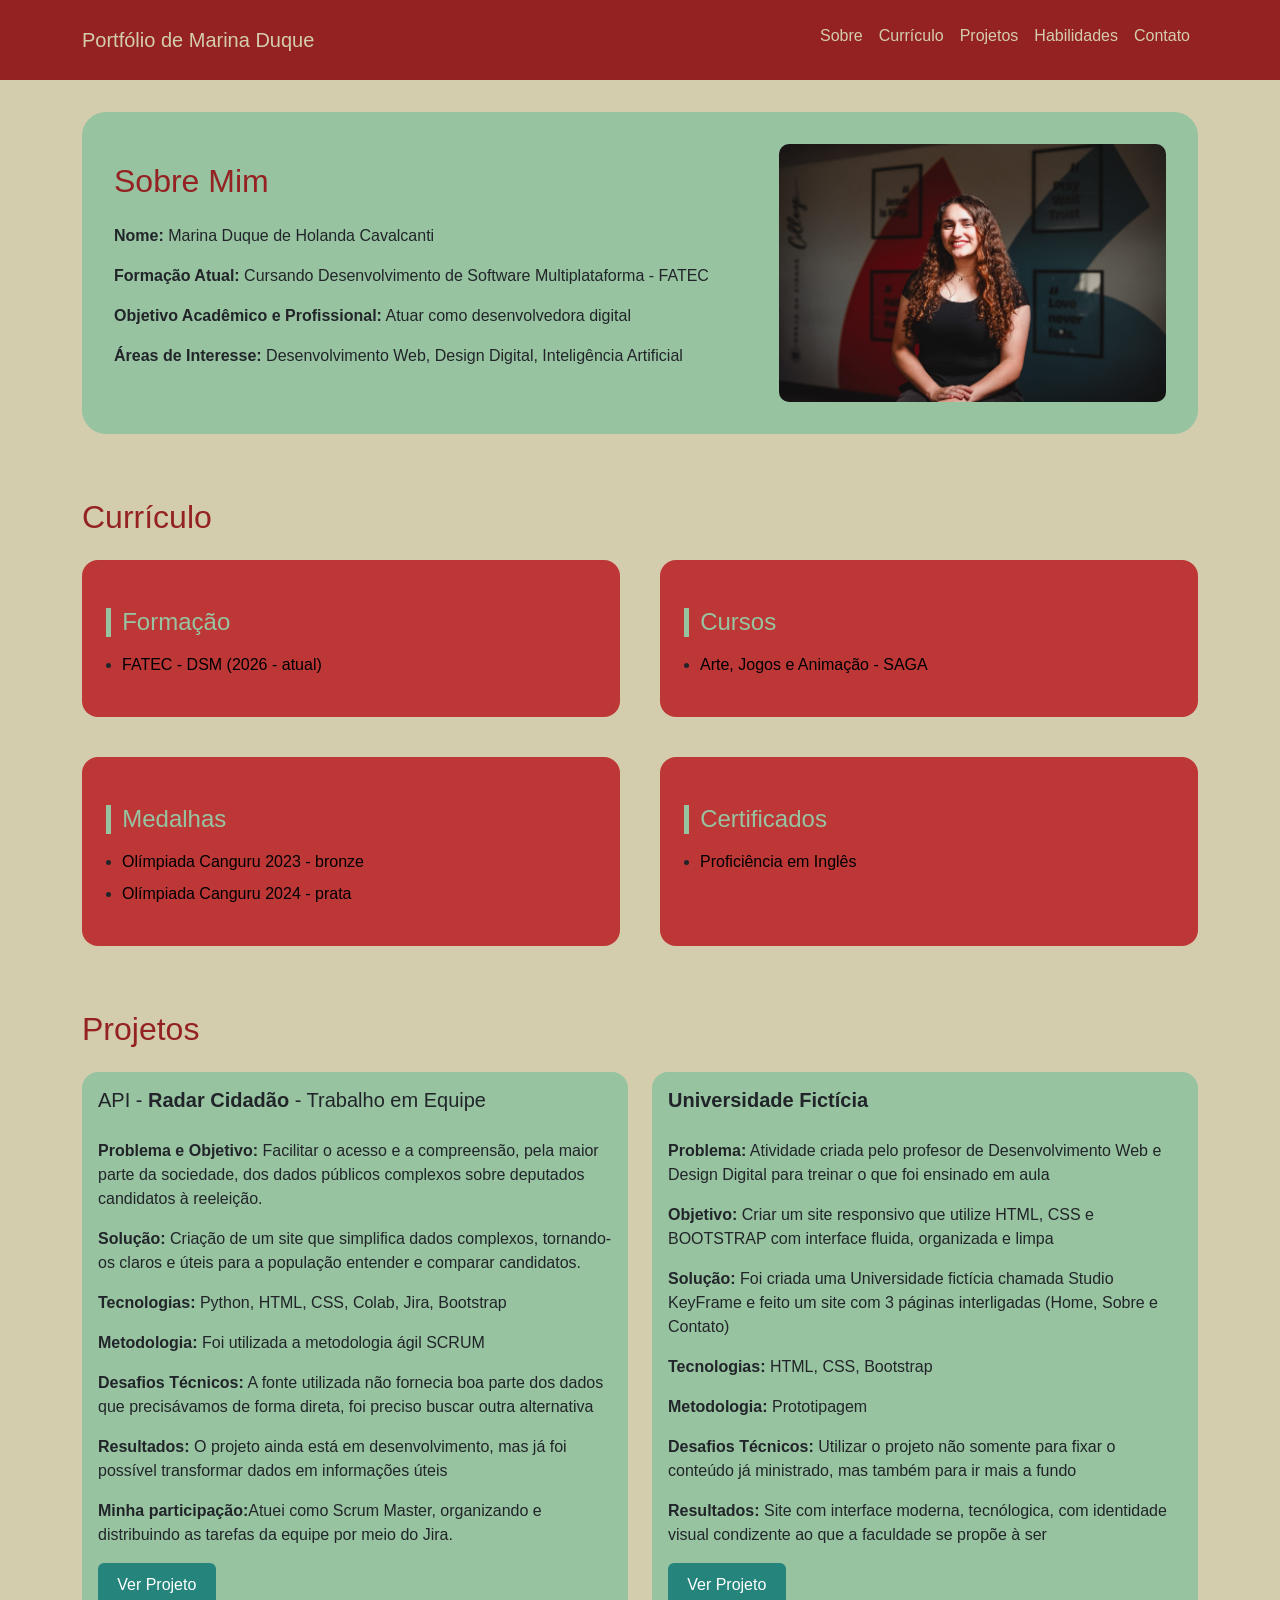
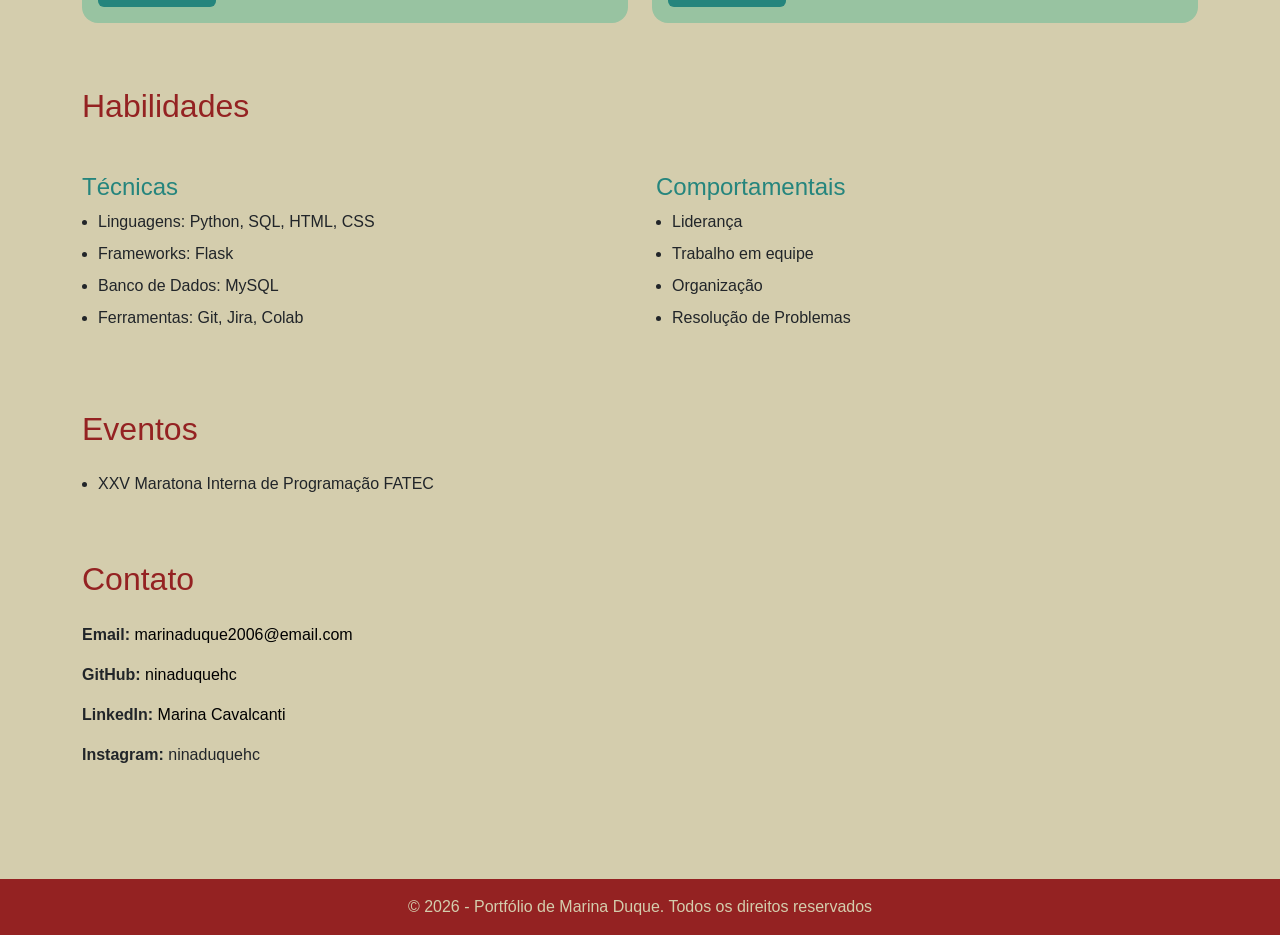
==== commit d35c7ab4: "fix" ====
--- a/templates/index.html
+++ b/templates/index.html
@@ -48,8 +48,7 @@
                         <p><strong>Nome:</strong> Marina Duque de Holanda Cavalcanti</p>
                         <p><strong>Formação Atual:</strong> Cursando Desenvolvimento de Software Multiplataforma - FATEC
                         </p>
-                        <p><strong>Objetivo Acadêmico e Profissional:</strong> Atuar como desenvolvedora em diversas
-                            áreas digitais.</p>
+                        <p><strong>Objetivo Acadêmico e Profissional:</strong> Atuar como desenvolvedora digital</p>
                         <p><strong>Áreas de Interesse:</strong> Desenvolvimento Web, Design Digital, Inteligência
                             Artificial</p>
                     </div>
@@ -63,36 +62,38 @@
 
         <!-- CURRÍCULO -->
         <section id="curriculo" class="container section">
-            <h2>Currículo</h2>
-
-            <div class="curriculo-grid">
-                <div>
-                    <h4>Formação</h4>
-                    <ul>
-                        <li>FATEC - DSM (2026 - atual)</li>
-                    </ul>
-                </div>
-
-                <div>
-                    <h4>Cursos</h4>
-                    <ul>
-                        <li>Arte, Jogos e Animação - SAGA</li>
-                    </ul>
-                </div>
-
-                <div>
-                    <h4>Medalhas</h4>
-                    <ul>
-                        <li>Olímpiada Canguru 2023 - bronze</li>
-                        <li>Olímpiada Canguru 2024 - prata</li>
-                    </ul>
-                </div>
-
-                <div>
-                    <h4>Certificados</h4>
-                    <ul>
-                        <li>Proficiência em Inglês</li>
-                    </ul>
+            <div class="curriculo">
+                <h2>Currículo</h2>
+
+                <div class="curriculo-grid">
+                    <div>
+                        <h4>Formação</h4>
+                        <ul>
+                            <li><a href="https://www.cps.sp.gov.br/fatecs/fatec-sao-jose-dos-campos-prof-jessen-vidal/" target="blank">FATEC - DSM (2026 - atual)</a></li>
+                        </ul>
+                    </div>
+
+                    <div>
+                        <h4>Cursos</h4>
+                        <ul>
+                            <li><a href="https://saga.com.br/" target="blank">Arte, Jogos e Animação - SAGA</a></li>
+                        </ul>
+                    </div>
+
+                    <div>
+                        <h4>Medalhas</h4>
+                        <ul>
+                            <li><a href="https://www.obm.org.br/canguru-de-matematica-brasil/" target="blank">Olímpiada Canguru 2023 - bronze</a></li>
+                            <li><a href="https://www.obm.org.br/canguru-de-matematica-brasil/" target="blank">Olímpiada Canguru 2024 - prata</a></li>
+                        </ul>
+                    </div>
+
+                    <div>
+                        <h4>Certificados</h4>
+                        <ul>
+                            <li><a href="https://www.culturainglesa.com.br/" target="_blank">Proficiência em Inglês</a></li>
+                        </ul>
+                    </div>
                 </div>
             </div>
         </section>
@@ -108,9 +109,20 @@
                     <div class="card h-100">
                         <div class="card-body">
                             <h5>API - <strong>Radar Cidadão</strong> - Trabalho em Equipe</h5>
-                            <p><strong>Problema:</strong> Dados públicos complexos</p>
-                            <p><strong>Objetivo:</strong> Facilitar acesso</p>
-                            <p><strong>Solução:</strong> Site informativo</p>
+                            <p><strong>Problema e Objetivo:</strong> Facilitar o acesso e a compreensão, pela maior
+                                parte da
+                                sociedade, dos dados públicos complexos sobre deputados candidatos à reeleição.</p>
+                            <p><strong>Solução:</strong> Criação de um site que simplifica dados complexos, tornando-os
+                                claros e úteis para a população entender e comparar candidatos.</p>
+                            <p><strong>Tecnologias:</strong> Python, HTML, CSS, Colab, Jira, Bootstrap</p>
+                            <p><strong>Metodologia:</strong> Foi utilizada a metodologia ágil SCRUM</p>
+                            <p><strong>Desafios Técnicos:</strong> A fonte utilizada não fornecia boa parte dos dados
+                                que
+                                precisávamos de forma direta, foi preciso buscar outra alternativa</p>
+                            <p><strong>Resultados:</strong> O projeto ainda está em desenvolvimento, mas já foi possível
+                                transformar dados em informações úteis</p>
+                            <p><strong>Minha participação:</strong>Atuei como Scrum Master, organizando e distribuindo
+                                as tarefas da equipe por meio do Jira.</p>
                             <a href="https://github.com/ninaduquehc/API" class="btn btn-primary" target="_blank">Ver
                                 Projeto</a>
                         </div>
@@ -122,7 +134,18 @@
                     <div class="card h-100">
                         <div class="card-body">
                             <h5><strong>Universidade Fictícia</strong></h5>
-                            <p>Site responsivo com Bootstrap</p>
+                            <p><strong>Problema:</strong> Atividade criada pelo profesor de Desenvolvimento Web e Design
+                                Digital para treinar o que foi ensinado em aula</p>
+                            <p><strong>Objetivo:</strong> Criar um site responsivo que utilize HTML, CSS e BOOTSTRAP com
+                                interface fluida, organizada e limpa </p>
+                            <p><strong>Solução:</strong> Foi criada uma Universidade fictícia chamada Studio KeyFrame e
+                                feito um site com 3 páginas interligadas (Home, Sobre e Contato)</p>
+                            <p><strong>Tecnologias:</strong> HTML, CSS, Bootstrap</p>
+                            <p><strong>Metodologia:</strong> Prototipagem</p>
+                            <p><strong>Desafios Técnicos:</strong> Utilizar o projeto não somente para fixar o conteúdo
+                                já ministrado, mas também para ir mais a fundo</p>
+                            <p><strong>Resultados:</strong> Site com interface moderna, tecnólogica, com identidade
+                                visual condizente ao que a faculdade se propõe à ser</p>
                             <a href="https://github.com/ninaduquehc/DesignDigital" class="btn btn-primary"
                                 target="_blank">Ver Projeto</a>
                         </div>
@@ -173,16 +196,16 @@
         <!-- CONTATO -->
         <section id="contato" class="container section">
             <h2>Contato</h2>
-            <p><strong>Email:</strong> marinaduque2006@email.com</p>
+            <p><strong>Email: </strong><a href="mailto:marinaduque2006@email.com" target="blank">marinaduque2006@email.com</a></p>
             <p><strong>GitHub:</strong> <a href="https://github.com/ninaduquehc" target="_blank">ninaduquehc</a></p>
             <p><strong>LinkedIn:</strong> <a href="https://linkedin.com/in/marina-cavalcanti-53b3503b8"
-                    target="_blank">Marina Duque</a></p>
+                    target="_blank">Marina Cavalcanti</a></p>
             <p><strong>Instagram:</strong> ninaduquehc</p>
         </section>
 
     </main>
 
-    <!-- 🔥 FOOTER CORRIGIDO -->
+    <!-- FOOTER -->
     <footer class="text-center p-3">
         <p class="mb-0">&copy; 2026 - Portfólio de Marina Duque. Todos os direitos reservados</p>
     </footer>
--- a/static/css/style.css
+++ b/static/css/style.css
@@ -59,10 +59,44 @@
     align-items: center;
 }
 
+/* GRID CURRICULO */
 .curriculo-grid {
     display: grid;
     grid-template-columns: 1fr 1fr; /* 2 colunas */
     gap: 2rem;
+}
+
+.curriculo-grid div {
+    background-color: #bd3737;
+    padding: 1.5rem;
+    border-radius: 1rem;
+    transition: transform 0.2s ease;
+}
+
+.curriculo-box {
+    background-color: rgba(152, 195, 161, 0.25);
+    padding: 2rem;
+    border-radius: 1.5rem;
+}
+
+.curriculo-grid h4 {
+    border-left: 5px solid #98c3a1;
+    color: #98c3a1;
+    padding-left: 0.7rem;
+    margin-bottom: 1rem;
+}
+
+.curriculo-grid {
+    gap: 2.5rem;
+}
+
+/* LISTAS */
+ul {
+    padding-left: 1rem;
+}
+
+li {
+    margin-bottom: 0.5rem;
 }
 
 @media (max-width: 768px) {
@@ -127,6 +161,17 @@
     margin-bottom: 1.7rem;
 }
 
+/* LINKS */
+a {
+    color: #000000; /* cor normal */
+    text-decoration: none; /* tira o sublinhado */
+}
+
+a:hover {
+    color: #25857d; 
+    text-decoration:underline;
+}
+
 /* CARDS */
 .card {
     border: none;
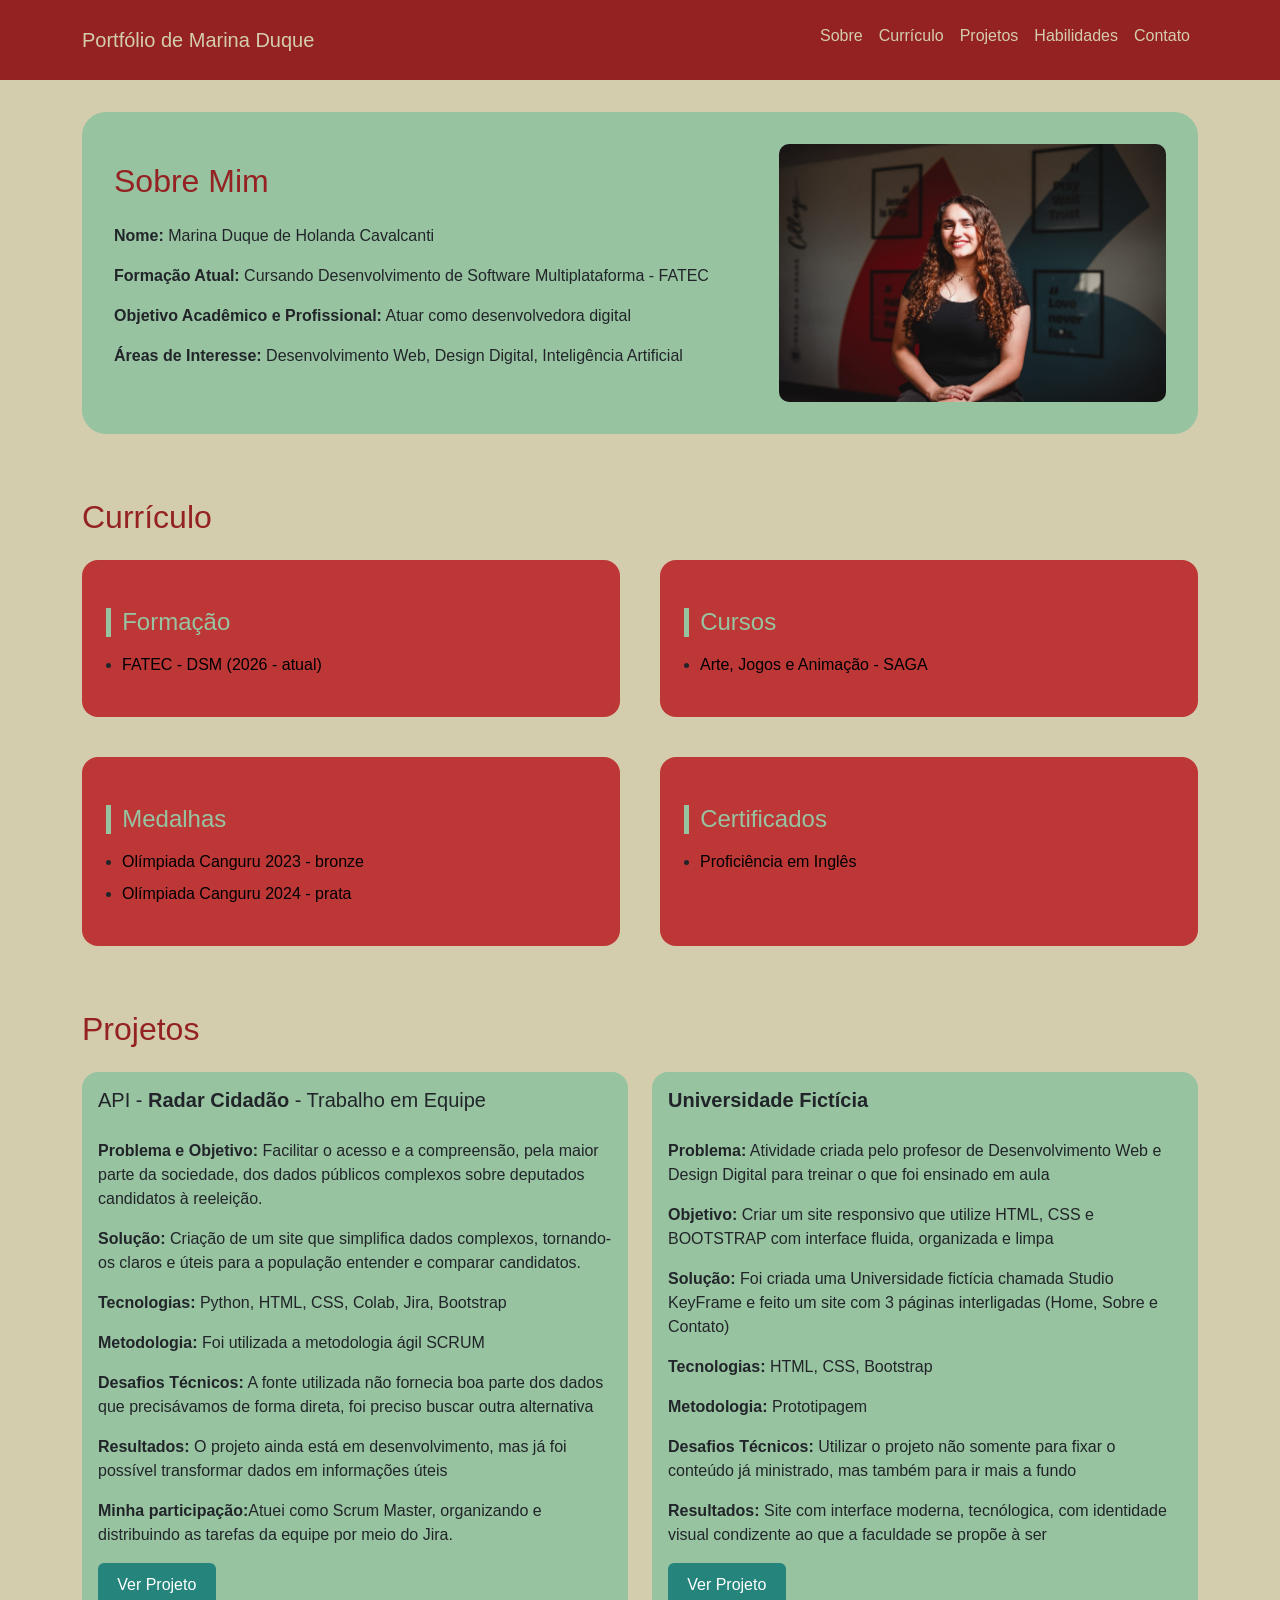
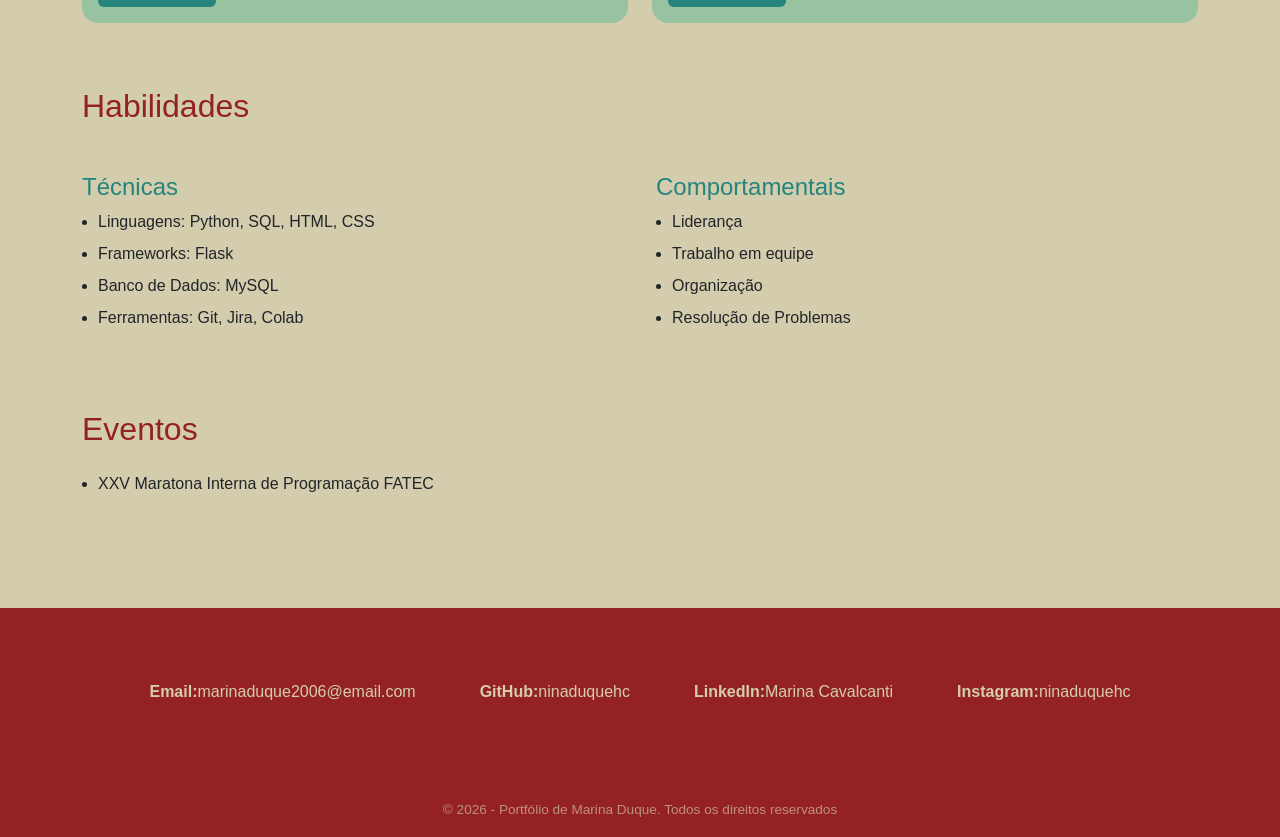
==== commit f675c089: "fix.2" ====
--- a/templates/index.html
+++ b/templates/index.html
@@ -193,20 +193,19 @@
             </ul>
         </section>
 
-        <!-- CONTATO -->
-        <section id="contato" class="container section">
-            <h2>Contato</h2>
-            <p><strong>Email: </strong><a href="mailto:marinaduque2006@email.com" target="blank">marinaduque2006@email.com</a></p>
-            <p><strong>GitHub:</strong> <a href="https://github.com/ninaduquehc" target="_blank">ninaduquehc</a></p>
-            <p><strong>LinkedIn:</strong> <a href="https://linkedin.com/in/marina-cavalcanti-53b3503b8"
-                    target="_blank">Marina Cavalcanti</a></p>
-            <p><strong>Instagram:</strong> ninaduquehc</p>
-        </section>
-
     </main>
 
     <!-- FOOTER -->
     <footer class="text-center p-3">
+    <!-- CONTATO -->
+    <section id="contato" class="container section">
+        <ul class="contato-lista">
+            <li><strong>Email: </strong><a href="mailto:marinaduque2006@email.com" target="blank">marinaduque2006@email.com</a></li>
+            <li><strong>GitHub: </strong> <a href="https://github.com/ninaduquehc" target="_blank">ninaduquehc</a></li>
+            <li><strong>LinkedIn: </strong> <a href="https://linkedin.com/in/marina-cavalcanti-53b3503b8" target="_blank">Marina Cavalcanti</a></li>
+            <li><strong>Instagram: </strong>  ninaduquehc</li>
+        </ul>
+    </section>
         <p class="mb-0">&copy; 2026 - Portfólio de Marina Duque. Todos os direitos reservados</p>
     </footer>
 
--- a/static/css/style.css
+++ b/static/css/style.css
@@ -191,4 +191,68 @@
     background-color: #942222;
     color: #d4cdad;
     margin-top: 3rem;
+}
+
+/* CONTATOS */
+.contato-lista {
+    display: flex;        
+    flex-wrap: wrap;    
+    gap: 2.5rem;           
+    list-style: none;       
+    padding-left: 0; 
+    justify-content: center;
+    width: 100%;  
+}
+.contato-lista li {
+    margin-bottom: 0; 
+    display: flex;
+    align-items: center;
+}
+#contato h2 {
+    text-align:center
+}
+
+/* COR DOS LINKS CONTATO */
+#contato a, 
+#contato li, 
+#contato p {
+    color: #d4cdad; 
+}
+
+/* COR AO PASSAR O MOUSE */
+#contato a:hover {
+    color: #25857d; 
+}
+
+
+
+
+
+
+
+#contato {
+    background-color: #942222;
+    padding-top: 3.5rem;
+    padding-bottom: 2.5rem;
+    margin-bottom: 0;
+}
+
+.contato-lista {
+    display: flex;
+    flex-wrap: wrap;
+    justify-content: center;
+    gap: 4rem;
+    list-style: none;
+    padding-left: 0;
+    margin-top: 0;
+    margin-bottom: 3.5rem;
+}
+
+footer p, 
+.direitos-autorais {
+    text-align: center;
+    color: #d4cdad;
+    opacity: 0.65;
+    font-size: 0.85rem;
+    margin-bottom: 0;
 }
